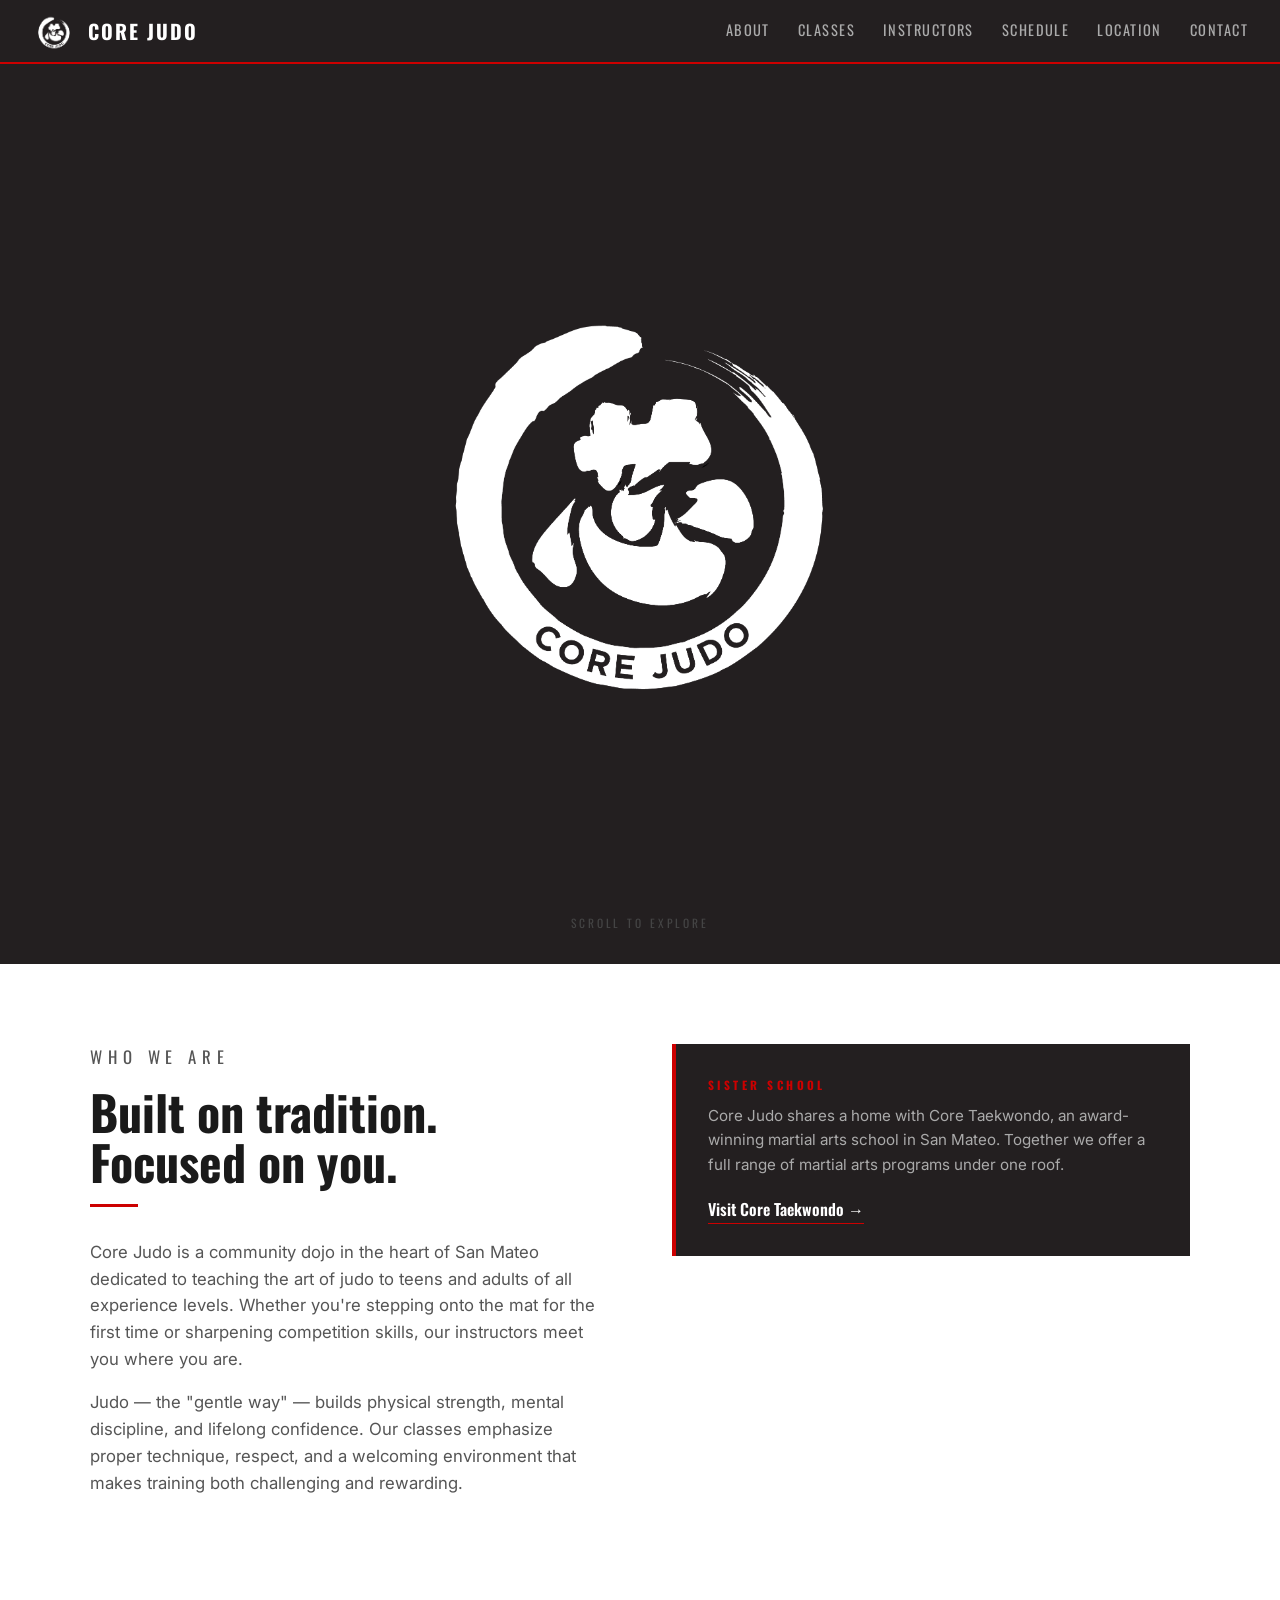
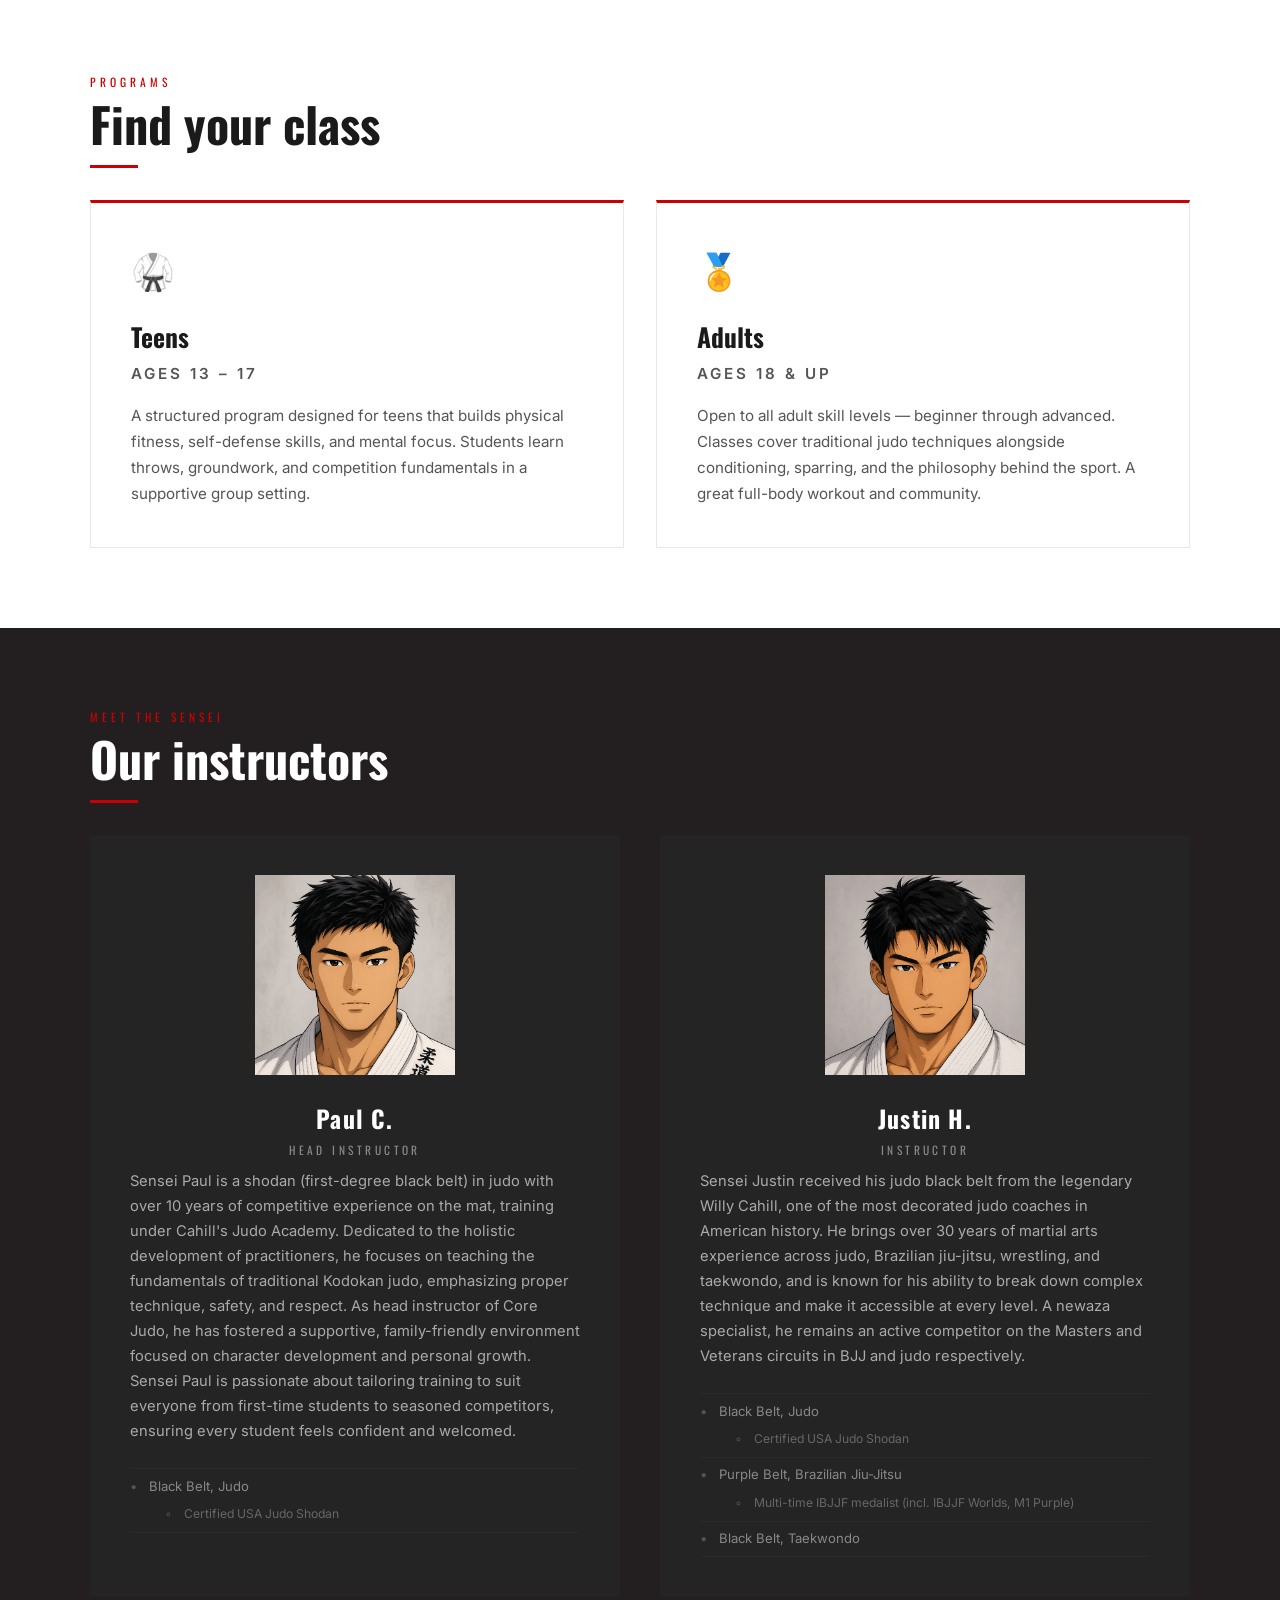
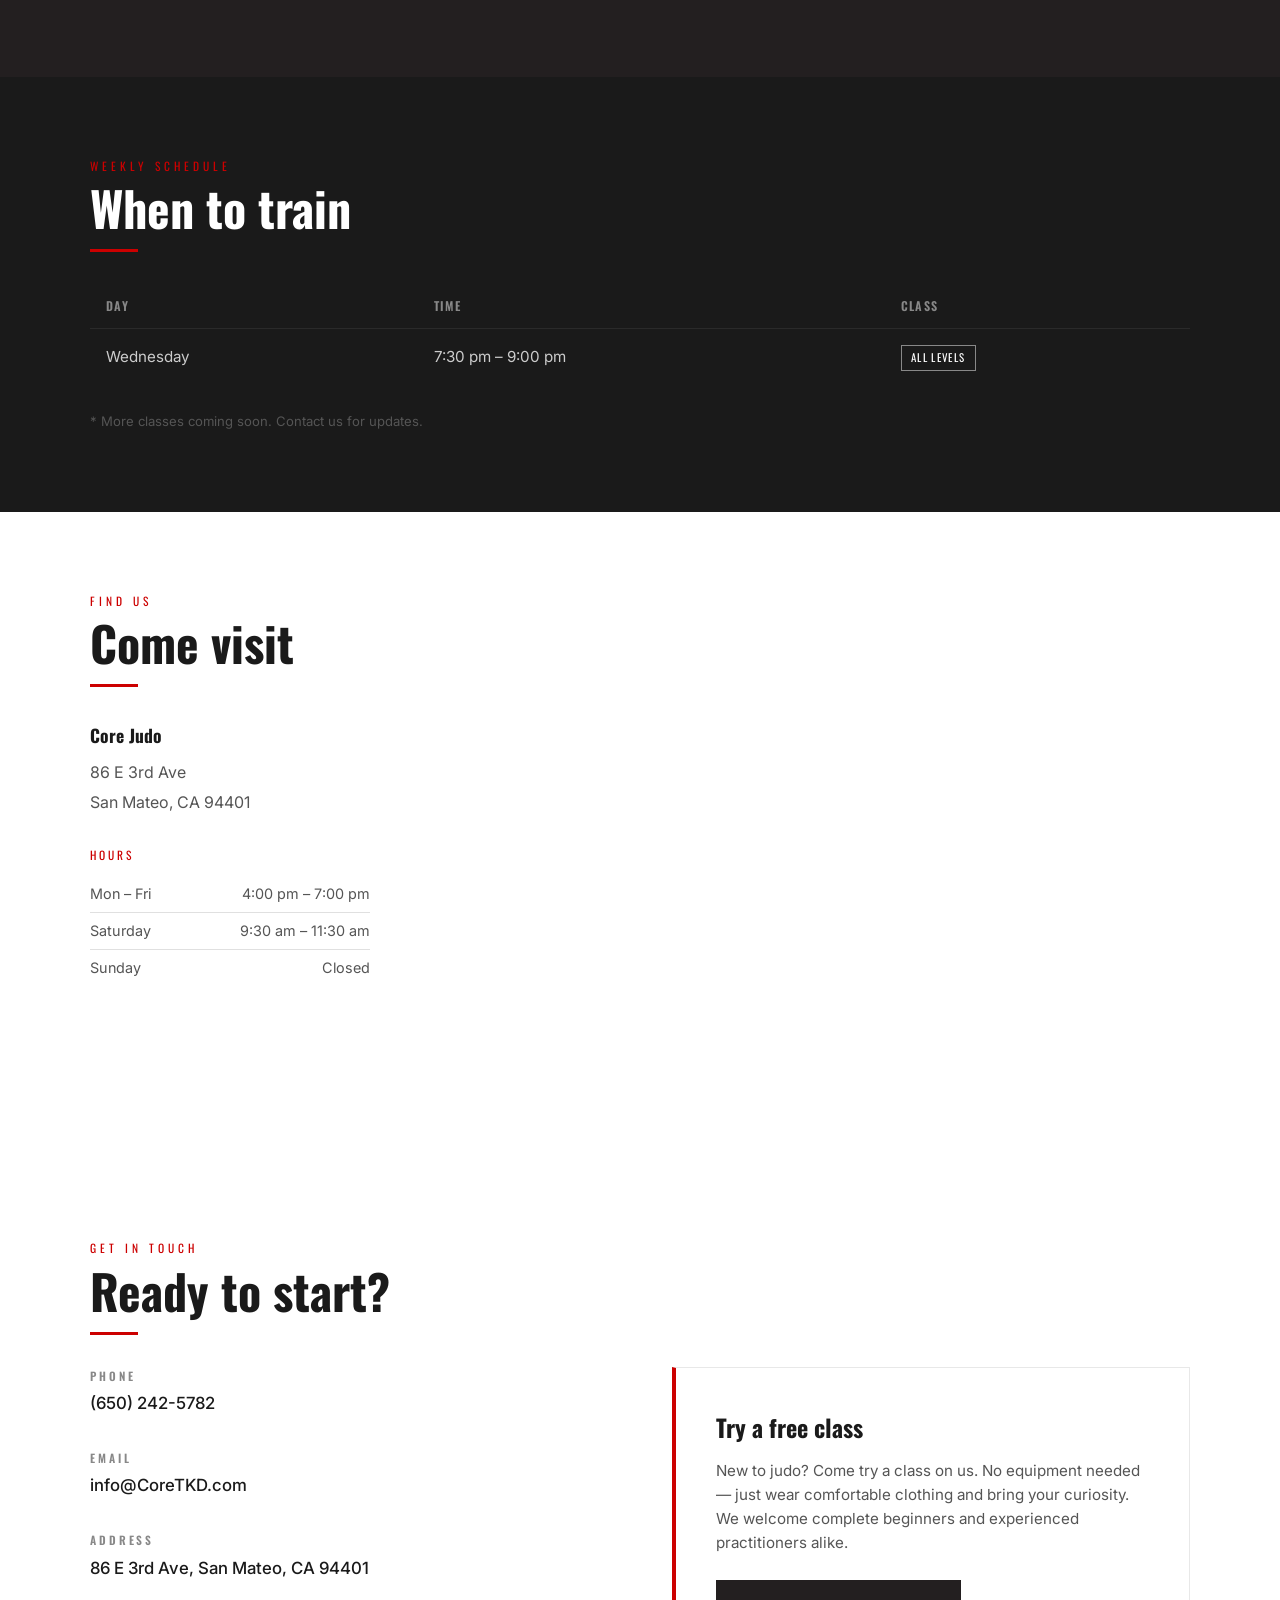
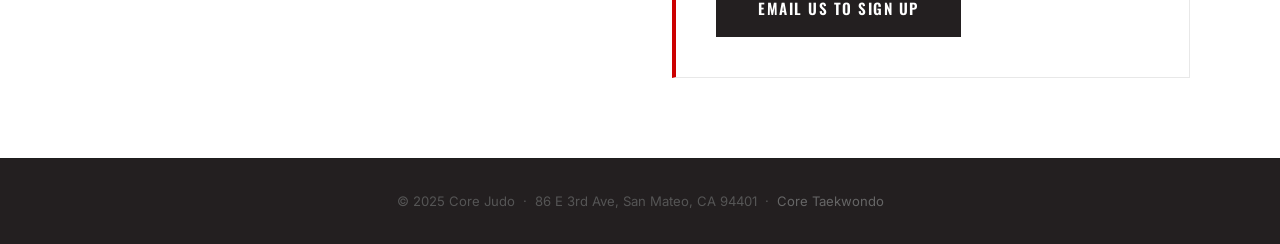
==== index.html @ 9c0d40f2 "add paul bio" ====
<!DOCTYPE html>
<html lang="en">
<head>
  <meta charset="UTF-8" />
  <meta name="viewport" content="width=device-width, initial-scale=1.0" />
  <title>Core Judo | San Mateo, CA</title>
  <meta name="description" content="Core Judo — traditional judo classes for teens and adults in San Mateo, CA. Discipline. Strength. Heart." />
  <link rel="stylesheet" href="style.css" />
  <link rel="preconnect" href="https://fonts.googleapis.com" />
  <link rel="preconnect" href="https://fonts.gstatic.com" crossorigin />
  <link href="https://fonts.googleapis.com/css2?family=Oswald:wght@400;600;700&family=Inter:wght@400;500;600&display=swap" rel="stylesheet" />
</head>
<body>

<!-- NAV -->
<nav>
  <a href="#hero" class="nav-logo">
    <div class="nav-logo-wrap">
      <img src="CORE-02.PNG" alt="Core Judo" class="nav-logo-img" />
    </div>
    <span class="logo-main">CORE JUDO</span>
  </a>
  <button class="hamburger" id="menuBtn" aria-label="Toggle menu">
    <span></span><span></span><span></span>
  </button>
  <ul class="nav-links" id="navLinks">
    <li><a href="#about">About</a></li>
    <li><a href="#classes">Classes</a></li>
    <li><a href="#instructors">Instructors</a></li>
    <li><a href="#schedule">Schedule</a></li>
    <li><a href="#location">Location</a></li>
    <li><a href="#contact">Contact</a></li>
  </ul>
</nav>

<!-- HERO -->
<section id="hero">
  <div class="hero-content">
    <div class="hero-logo-wrap">
      <img src="CORE-02.PNG" alt="Core Judo" class="hero-logo" />
    </div>
  </div>
  <p class="hero-scroll">Scroll to explore</p>
</section>

<!-- ABOUT -->
<section id="about">
  <div class="container">
    <div class="about-grid">
      <div class="about-text">
        <p class="section-label">Who We Are</p>
        <h2 class="section-title">Built on tradition.<br>Focused on you.</h2>
        <div class="section-divider"></div>
        <p>
          Core Judo is a community dojo in the heart of San Mateo dedicated to teaching the art of judo to teens and adults of all experience levels. Whether you're stepping onto the mat for the first time or sharpening competition skills, our instructors meet you where you are.
        </p>
        <p>
          Judo — the "gentle way" — builds physical strength, mental discipline, and lifelong confidence. Our classes emphasize proper technique, respect, and a welcoming environment that makes training both challenging and rewarding.
        </p>
      </div>
      <div>
        <div class="sister-card">
          <h3>Sister School</h3>
          <p>
            Core Judo shares a home with Core Taekwondo, an award-winning martial arts school in San Mateo. Together we offer a full range of martial arts programs under one roof.
          </p>
          <a href="https://coretkd.com" class="sister-link" target="_blank" rel="noopener">
            Visit Core Taekwondo &rarr;
          </a>
        </div>
      </div>
    </div>
  </div>
</section>

<!-- CLASSES -->
<section id="classes">
  <div class="container">
    <p class="section-label">Programs</p>
    <h2 class="section-title">Find your class</h2>
    <div class="section-divider"></div>
    <div class="classes-grid">

      <div class="class-card">
        <div class="class-icon">🥋</div>
        <h3>Teens</h3>
        <p class="class-age">Ages 13 – 17</p>
        <p>
          A structured program designed for teens that builds physical fitness, self-defense skills, and mental focus. Students learn throws, groundwork, and competition fundamentals in a supportive group setting.
        </p>
      </div>

      <div class="class-card">
        <div class="class-icon">🏅</div>
        <h3>Adults</h3>
        <p class="class-age">Ages 18 &amp; up</p>
        <p>
          Open to all adult skill levels — beginner through advanced. Classes cover traditional judo techniques alongside conditioning, sparring, and the philosophy behind the sport. A great full-body workout and community.
        </p>
      </div>

    </div>
  </div>
</section>

<!-- INSTRUCTORS -->
<section id="instructors">
  <div class="container">
    <p class="section-label section-label--light">Meet the Sensei</p>
    <h2 class="section-title section-title--light">Our instructors</h2>
    <div class="section-divider section-divider--light"></div>

    <div class="instructors-grid">

      <!-- Paul C. -->
      <div class="instructor-card">
        <div class="instructor-avatar">
          <img src="paul.png" alt="Paul C." />
        </div>

        <p class="instructor-name">Paul C.</p>
        <p class="instructor-title">Head Instructor</p>
        <p class="instructor-bio">
          Sensei Paul is a shodan (first-degree black belt) in judo with over 10 years of competitive experience on the mat, training under Cahill's Judo Academy. Dedicated to the holistic development of practitioners, he focuses on teaching the fundamentals of traditional Kodokan judo, emphasizing proper technique, safety, and respect. As head instructor of Core Judo, he has fostered a supportive, family-friendly environment focused on character development and personal growth. Sensei Paul is passionate about tailoring training to suit everyone from first-time students to seasoned competitors, ensuring every student feels confident and welcomed.
        </p>
        <ul class="instructor-achievements">
          <li>Black Belt, Judo
            <ul class="instructor-achievements--sub">
              <li>Certified USA Judo Shodan</li>
            </ul>
          </li>
        </ul>
      </div>

      <!-- Justin H. -->
      <div class="instructor-card">
        <div class="instructor-avatar">
          <img src="justin.png" alt="Justin H." />
        </div>

        <p class="instructor-name">Justin H.</p>
        <p class="instructor-title">Instructor</p>
        <p class="instructor-bio">
          Sensei Justin received his judo black belt from the legendary Willy Cahill, one of the most decorated judo coaches in American history. He brings over 30 years of martial arts experience across judo, Brazilian jiu-jitsu, wrestling, and taekwondo, and is known for his ability to break down complex technique and make it accessible at every level. A newaza specialist, he remains an active competitor on the Masters and Veterans circuits in BJJ and judo respectively.
        </p>
        <ul class="instructor-achievements">
          <li>Black Belt, Judo
            <ul class="instructor-achievements--sub">
              <li>Certified USA Judo Shodan</li>
            </ul>
          </li>
          <li>Purple Belt, Brazilian Jiu-Jitsu
            <ul class="instructor-achievements--sub">
              <li>Multi-time IBJJF medalist (incl. IBJJF Worlds, M1 Purple)</li>
            </ul>
          </li>
          <li>Black Belt, Taekwondo</li>
        </ul>
      </div>

    </div>
  </div>
</section>

<!-- SCHEDULE -->
<section id="schedule">
  <div class="container">
    <p class="section-label section-label--light">Weekly Schedule</p>
    <h2 class="section-title section-title--light">When to train</h2>
    <div class="section-divider section-divider--light"></div>

    <table class="schedule-table">
      <thead>
        <tr>
          <th>Day</th>
          <th>Time</th>
          <th>Class</th>
        </tr>
      </thead>
      <tbody>
        <tr>
          <td>Wednesday</td>
          <td>7:30 pm – 9:00 pm</td>
          <td><span class="tag tag-all">All Levels</span></td>
        </tr>
      </tbody>
    </table>
    <p class="schedule-note">* More classes coming soon. Contact us for updates.</p>
  </div>
</section>

<!-- LOCATION -->
<section id="location">
  <div class="container">
    <p class="section-label">Find Us</p>
    <h2 class="section-title">Come visit</h2>
    <div class="section-divider"></div>

    <div class="location-grid">
      <div class="address-block">
        <address>
          <strong>Core Judo</strong>
          86 E 3rd Ave<br />
          San Mateo, CA 94401
        </address>
        <p class="hours-title">Hours</p>
        <ul class="hours-list">
          <li><span>Mon – Fri</span><span>4:00 pm – 7:00 pm</span></li>
          <li><span>Saturday</span><span>9:30 am – 11:30 am</span></li>
          <li><span>Sunday</span><span>Closed</span></li>
        </ul>
      </div>
      <div class="map-embed">
        <iframe
          title="Core Judo location map"
          src="https://www.google.com/maps/embed?pb=!1m18!1m12!1m3!1d3163.299722!2d-122.32573!3d37.56484!2m3!1f0!2f0!3f0!3m2!1i1024!2i768!4f13.1!3m3!1m2!1s0x808f9f93d9a11a45%3A0xa5e7e5a5f5a2a2a0!2s86+E+3rd+Ave%2C+San+Mateo%2C+CA+94401!5e0!3m2!1sen!2sus!4v1714600000000"
          allowfullscreen="" loading="lazy" referrerpolicy="no-referrer-when-downgrade">
        </iframe>
      </div>
    </div>
  </div>
</section>

<!-- CONTACT -->
<section id="contact">
  <div class="container">
    <p class="section-label">Get in Touch</p>
    <h2 class="section-title">Ready to start?</h2>
    <div class="section-divider"></div>

    <div class="contact-grid">
      <div>
        <div class="contact-info-item">
          <span>Phone</span>
          <a href="tel:+16502425782">(650) 242-5782</a>
        </div>
        <div class="contact-info-item">
          <span>Email</span>
          <a href="mailto:info@CoreTKD.com">info@CoreTKD.com</a>
        </div>
        <div class="contact-info-item">
          <span>Address</span>
          <p>86 E 3rd Ave, San Mateo, CA 94401</p>
        </div>
      </div>

      <div class="contact-cta">
        <h3>Try a free class</h3>
        <p>
          New to judo? Come try a class on us. No equipment needed — just wear comfortable clothing and bring your curiosity. We welcome complete beginners and experienced practitioners alike.
        </p>
        <a href="mailto:info@CoreTKD.com" class="btn-dark">Email Us to Sign Up</a>
      </div>
    </div>
  </div>
</section>

<!-- FOOTER -->
<footer>
  <p>
    &copy; 2025 Core Judo &nbsp;·&nbsp; 86 E 3rd Ave, San Mateo, CA 94401
    &nbsp;·&nbsp;
    <a href="https://coretkd.com" target="_blank" rel="noopener">Core Taekwondo</a>
  </p>
</footer>

<script>
  const btn = document.getElementById('menuBtn');
  const nav = document.getElementById('navLinks');
  btn.addEventListener('click', () => nav.classList.toggle('open'));
  nav.querySelectorAll('a').forEach(a => a.addEventListener('click', () => nav.classList.remove('open')));
</script>

</body>
</html>
---- style.css ----
@import url('https://fonts.googleapis.com/css2?family=Oswald:wght@400;600;700&family=Inter:wght@400;500;600&display=swap');

*, *::before, *::after { box-sizing: border-box; margin: 0; padding: 0; }

:root {
  --red: #cc0000;
  --dark: #231f20;
  --dark-2: #1a1a1a;
  --dark-3: #242424;
  --gray-bg: #ffffff;
  --text: #1a1a1a;
  --white: #ffffff;
  --mid: #888888;
  --font-heading: 'Oswald', sans-serif;
  --font-body: 'Inter', sans-serif;
}

html { scroll-behavior: smooth; }
body { font-family: var(--font-body); color: var(--text); background: var(--white); line-height: 1.6; }

/* ── NAV ── */
nav {
  position: sticky;
  top: 0;
  z-index: 100;
  background: var(--dark);
  display: flex;
  align-items: center;
  justify-content: space-between;
  padding: 0 2rem;
  height: 64px;
  border-bottom: 2px solid var(--red);
}

.nav-logo {
  display: flex;
  flex-direction: row;
  align-items: center;
  text-decoration: none;
  gap: 0.75rem;
}
.nav-logo-wrap {
  width: 44px;
  height: 35px;
  overflow: hidden;
  flex-shrink: 0;
}
.nav-logo-img {
  width: 100%;
  height: auto;
  display: block;
}
.logo-main {
  font-family: var(--font-heading);
  font-size: 1.25rem;
  font-weight: 700;
  letter-spacing: 0.1em;
  color: var(--white);
}

.hero-logo-wrap {
  width: min(520px, 80vw);
  height: calc(min(520px, 80vw) * 0.8);
  overflow: hidden;
  margin: 0 auto 2.5rem;
}
.hero-logo {
  width: 100%;
  height: auto;
  display: block;
}

.nav-links {
  display: flex;
  gap: 1.75rem;
  list-style: none;
}
.nav-links a {
  color: #aaa;
  text-decoration: none;
  font-family: var(--font-heading);
  font-size: 0.9rem;
  font-weight: 400;
  letter-spacing: 0.1em;
  text-transform: uppercase;
  transition: color 0.2s;
}
.nav-links a:hover { color: var(--white); }

.hamburger {
  display: none;
  flex-direction: column;
  gap: 5px;
  cursor: pointer;
  background: none;
  border: none;
  padding: 4px;
}
.hamburger span { display: block; width: 26px; height: 2px; background: var(--white); }

/* ── HERO ── */
#hero {
  background: var(--dark);
  min-height: 100svh;
  display: flex;
  flex-direction: column;
  align-items: center;
  justify-content: center;
  text-align: center;
  padding: 4rem 2rem;
  position: relative;
}

.hero-content { position: relative; z-index: 1; max-width: 800px; }

.hero-eyebrow {
  font-family: var(--font-heading);
  font-size: 0.8rem;
  letter-spacing: 0.35em;
  text-transform: uppercase;
  color: var(--mid);
  margin-bottom: 1.25rem;
}

.hero-title {
  font-family: var(--font-heading);
  font-size: clamp(4.5rem, 10vw, 8rem);
  font-weight: 700;
  line-height: 0.9;
  letter-spacing: -0.01em;
  margin-bottom: 1.75rem;
}
.hero-title .core {
  display: block;
  color: var(--white);
  -webkit-text-stroke: 0;
}
.hero-title .school {
  display: block;
  color: var(--white);
  opacity: 0.35;
}


.btn-primary {
  display: inline-block;
  background: var(--red);
  color: var(--white);
  font-family: var(--font-heading);
  font-size: 0.95rem;
  font-weight: 600;
  letter-spacing: 0.1em;
  text-transform: uppercase;
  text-decoration: none;
  padding: 0.9rem 2.5rem;
  border: 2px solid var(--red);
  transition: background 0.2s, color 0.2s;
}
.btn-primary:hover { background: transparent; color: var(--red); }

.btn-dark {
  display: inline-block;
  background: var(--dark);
  color: var(--white);
  font-family: var(--font-heading);
  font-size: 0.95rem;
  font-weight: 600;
  letter-spacing: 0.1em;
  text-transform: uppercase;
  text-decoration: none;
  padding: 0.9rem 2.5rem;
  border: 2px solid var(--dark);
  transition: background 0.2s, color 0.2s;
}
.btn-dark:hover { background: transparent; color: var(--dark); }

.hero-scroll {
  position: absolute;
  bottom: 2rem;
  left: 50%;
  transform: translateX(-50%);
  color: #444;
  font-size: 0.72rem;
  letter-spacing: 0.25em;
  text-transform: uppercase;
  font-family: var(--font-heading);
}

/* ── SECTIONS ── */
section { padding: 5rem 2rem; }
.container { max-width: 1100px; margin: 0 auto; }

.section-label {
  font-family: var(--font-heading);
  font-size: 0.72rem;
  letter-spacing: 0.35em;
  text-transform: uppercase;
  color: var(--red);
  margin-bottom: 0.5rem;
}
.section-label--light { color: var(--red); }

.section-title {
  font-family: var(--font-heading);
  font-size: clamp(2rem, 5vw, 3rem);
  font-weight: 700;
  line-height: 1.05;
  margin-bottom: 1rem;
  color: var(--dark-2);
}
.section-title--light { color: var(--white); }

.section-divider { width: 48px; height: 3px; background: var(--red); margin-bottom: 2rem; }
.section-divider--light { background: var(--red); }

/* ── ABOUT ── */
#about { background: var(--white); }

.about-grid {
  display: grid;
  grid-template-columns: 1fr 1fr;
  gap: 4rem;
  align-items: start;
}
.about-text p { color: #555; margin-bottom: 1rem; font-size: 1.05rem; }

.sister-card {
  background: var(--dark);
  color: var(--white);
  padding: 2rem;
  border-left: 4px solid var(--red);
}
.sister-card h3 {
  font-family: var(--font-heading);
  font-size: 0.72rem;
  letter-spacing: 0.3em;
  text-transform: uppercase;
  color: var(--red);
  margin-bottom: 0.6rem;
}
.sister-card p { font-size: 0.95rem; color: #aaa; margin-bottom: 1.25rem; }
.sister-link {
  font-family: var(--font-heading);
  font-size: 1rem;
  font-weight: 600;
  color: var(--white);
  text-decoration: none;
  border-bottom: 1px solid var(--red);
  padding-bottom: 2px;
  transition: color 0.2s;
}
.sister-link:hover { color: var(--red); }

/* ── CLASSES ── */
#classes { background: var(--gray-bg); }

.classes-grid {
  display: grid;
  grid-template-columns: 1fr 1fr;
  gap: 2rem;
  margin-top: 2rem;
}
.class-card {
  background: var(--white);
  padding: 2.5rem;
  border: 1px solid #e8e8e8;
  border-top: 3px solid var(--red);
}
.class-card h3 {
  font-family: var(--font-heading);
  font-size: 1.6rem;
  font-weight: 700;
  color: var(--dark-2);
  margin-bottom: 0.3rem;
}
.class-age {
  font-size: 0.75rem;
  letter-spacing: 0.2em;
  text-transform: uppercase;
  color: var(--mid);
  font-weight: 600;
  margin-bottom: 1rem;
}
.class-card p { color: #555; font-size: 0.95rem; line-height: 1.7; }

.class-icon { font-size: 2.2rem; margin-bottom: 1rem; }

/* ── INSTRUCTORS ── */
#instructors { background: var(--dark); }

.instructors-grid {
  display: grid;
  grid-template-columns: 1fr 1fr;
  gap: 2.5rem;
  margin-top: 2rem;
}

.instructor-card {
  background: var(--dark-3);
  padding: 2.5rem;
  display: flex;
  flex-direction: column;
  align-items: center;
  text-align: center;
  gap: 0;
}

.instructor-avatar {
  width: 200px;
  height: 200px;
  margin-bottom: 1.5rem;
  overflow: hidden;
  flex-shrink: 0;
}
.instructor-avatar img {
  width: 100%;
  height: 100%;
  object-fit: cover;
  object-position: center top;
  display: block;
}

/* hero logo panel */
.hero-logo-panel {
  background: var(--white);
  display: flex;
  align-items: center;
  justify-content: center;
  padding: 2.5rem 2rem;
  max-width: 240px;
  margin: 0 auto;
}
.hero-logo-img {
  width: 160px;
  height: auto;
  display: block;
}

.instructor-name {
  font-family: var(--font-heading);
  font-size: 1.5rem;
  font-weight: 700;
  color: var(--white);
  letter-spacing: 0.05em;
  margin-bottom: 0.2rem;
}

.instructor-title {
  font-family: var(--font-heading);
  font-size: 0.72rem;
  letter-spacing: 0.3em;
  text-transform: uppercase;
  color: var(--mid);
  margin-bottom: 0.6rem;
}


.instructor-bio {
  font-size: 0.92rem;
  color: #aaa;
  line-height: 1.7;
  margin-bottom: 1.5rem;
  text-align: left;
}

.instructor-achievements {
  list-style: none;
  width: 100%;
  text-align: left;
}
.instructor-achievements li {
  font-size: 0.82rem;
  color: #888;
  padding: 0.4rem 0 0.4rem 1.2rem;
  border-bottom: 1px solid #2a2a2a;
  position: relative;
}
.instructor-achievements li::before {
  content: '•';
  color: #555;
  position: absolute;
  left: 0;
}
.instructor-achievements li:first-child { border-top: 1px solid #2a2a2a; }

.instructor-achievements--sub {
  margin-top: 0.3rem;
  padding-left: 1rem;
  list-style: none;
}
.instructor-achievements--sub li {
  font-size: 0.76rem;
  color: #666;
  border: none !important;
  padding: 0.15rem 0 0.15rem 1.2rem;
}
.instructor-achievements--sub li::before { content: '◦'; }

/* ── SCHEDULE ── */
#schedule { background: var(--dark-2); }

.schedule-table {
  width: 100%;
  border-collapse: collapse;
  margin-top: 2rem;
  font-size: 0.95rem;
}
.schedule-table th {
  font-family: var(--font-heading);
  font-weight: 600;
  letter-spacing: 0.12em;
  text-transform: uppercase;
  color: var(--mid);
  text-align: left;
  padding: 0.75rem 1rem;
  border-bottom: 1px solid #2a2a2a;
  font-size: 0.76rem;
}
.schedule-table td {
  padding: 1rem;
  color: #ccc;
  border-bottom: 1px solid #222;
}
.schedule-table tr:last-child td { border-bottom: none; }
.schedule-table tr:hover td { background: #1e1e1e; }

.tag {
  display: inline-block;
  font-size: 0.68rem;
  font-family: var(--font-heading);
  letter-spacing: 0.12em;
  text-transform: uppercase;
  padding: 0.2rem 0.6rem;
  border: 1px solid;
}
.tag-teens  { color: #ccc; border-color: #555; }
.tag-adults { color: #aaa; border-color: #444; }
.tag-all    { color: #fff; border-color: #888; }

.schedule-note { margin-top: 1.5rem; color: #555; font-size: 0.82rem; }

/* ── LOCATION ── */
#location { background: var(--gray-bg); }

.location-grid {
  display: grid;
  grid-template-columns: 1fr 1.6fr;
  gap: 3rem;
  align-items: start;
  margin-top: 2rem;
}
.address-block address {
  font-style: normal;
  color: #555;
  line-height: 1.9;
  font-size: 1rem;
  margin-bottom: 1.75rem;
}
.address-block address strong {
  display: block;
  font-family: var(--font-heading);
  font-size: 1.1rem;
  color: var(--dark-2);
  margin-bottom: 0.25rem;
}
.hours-title {
  font-family: var(--font-heading);
  font-size: 0.72rem;
  letter-spacing: 0.25em;
  text-transform: uppercase;
  color: var(--red);
  margin-bottom: 0.75rem;
}
.hours-list { list-style: none; color: #555; font-size: 0.9rem; }
.hours-list li {
  display: flex;
  justify-content: space-between;
  padding: 0.4rem 0;
  border-bottom: 1px solid #e0e0e0;
  max-width: 280px;
}
.hours-list li:last-child { border-bottom: none; }
.map-embed iframe { width: 100%; height: 360px; border: none; display: block; }

/* ── CONTACT ── */
#contact { background: var(--white); }

.contact-grid {
  display: grid;
  grid-template-columns: 1fr 1fr;
  gap: 4rem;
  margin-top: 2rem;
}
.contact-info-item {
  display: flex;
  flex-direction: column;
  margin-bottom: 2rem;
}
.contact-info-item span {
  font-size: 0.72rem;
  letter-spacing: 0.25em;
  text-transform: uppercase;
  color: var(--mid);
  font-family: var(--font-heading);
  font-weight: 600;
  margin-bottom: 0.3rem;
}
.contact-info-item a,
.contact-info-item p { font-size: 1.05rem; color: var(--dark-2); text-decoration: none; font-weight: 500; }
.contact-info-item a:hover { text-decoration: underline; }

.contact-cta {
  background: var(--white);
  padding: 2.5rem;
  border-left: 4px solid var(--red);
  border-top: 1px solid #e8e8e8;
  border-right: 1px solid #e8e8e8;
  border-bottom: 1px solid #e8e8e8;
}
.contact-cta h3 {
  font-family: var(--font-heading);
  font-size: 1.5rem;
  color: var(--dark-2);
  margin-bottom: 0.75rem;
}
.contact-cta p { color: #555; margin-bottom: 1.5rem; font-size: 0.95rem; }

/* ── FOOTER ── */
footer {
  background: var(--dark);
  padding: 2rem;
  text-align: center;
  border-top: 1px solid #1e1e1e;
}
footer p { color: #555; font-size: 0.82rem; }
footer a { color: #666; text-decoration: none; }
footer a:hover { color: #aaa; }

/* ── RESPONSIVE ── */
@media (max-width: 900px) {
  .about-grid,
  .classes-grid,
  .instructors-grid,
  .location-grid,
  .contact-grid { grid-template-columns: 1fr; gap: 2rem; }
}

@media (max-width: 768px) {
  .nav-links {
    display: none;
    position: absolute;
    top: 64px;
    left: 0; right: 0;
    background: var(--dark);
    flex-direction: column;
    padding: 1rem 2rem 1.5rem;
    gap: 1rem;
    border-bottom: 1px solid #222;
  }
  .nav-links.open { display: flex; }
  .hamburger { display: flex; }
  section { padding: 3.5rem 1.5rem; }
  .schedule-table td,
  .schedule-table th { padding: 0.75rem 0.5rem; font-size: 0.82rem; }
  .instructor-card { padding: 1.75rem; }
}
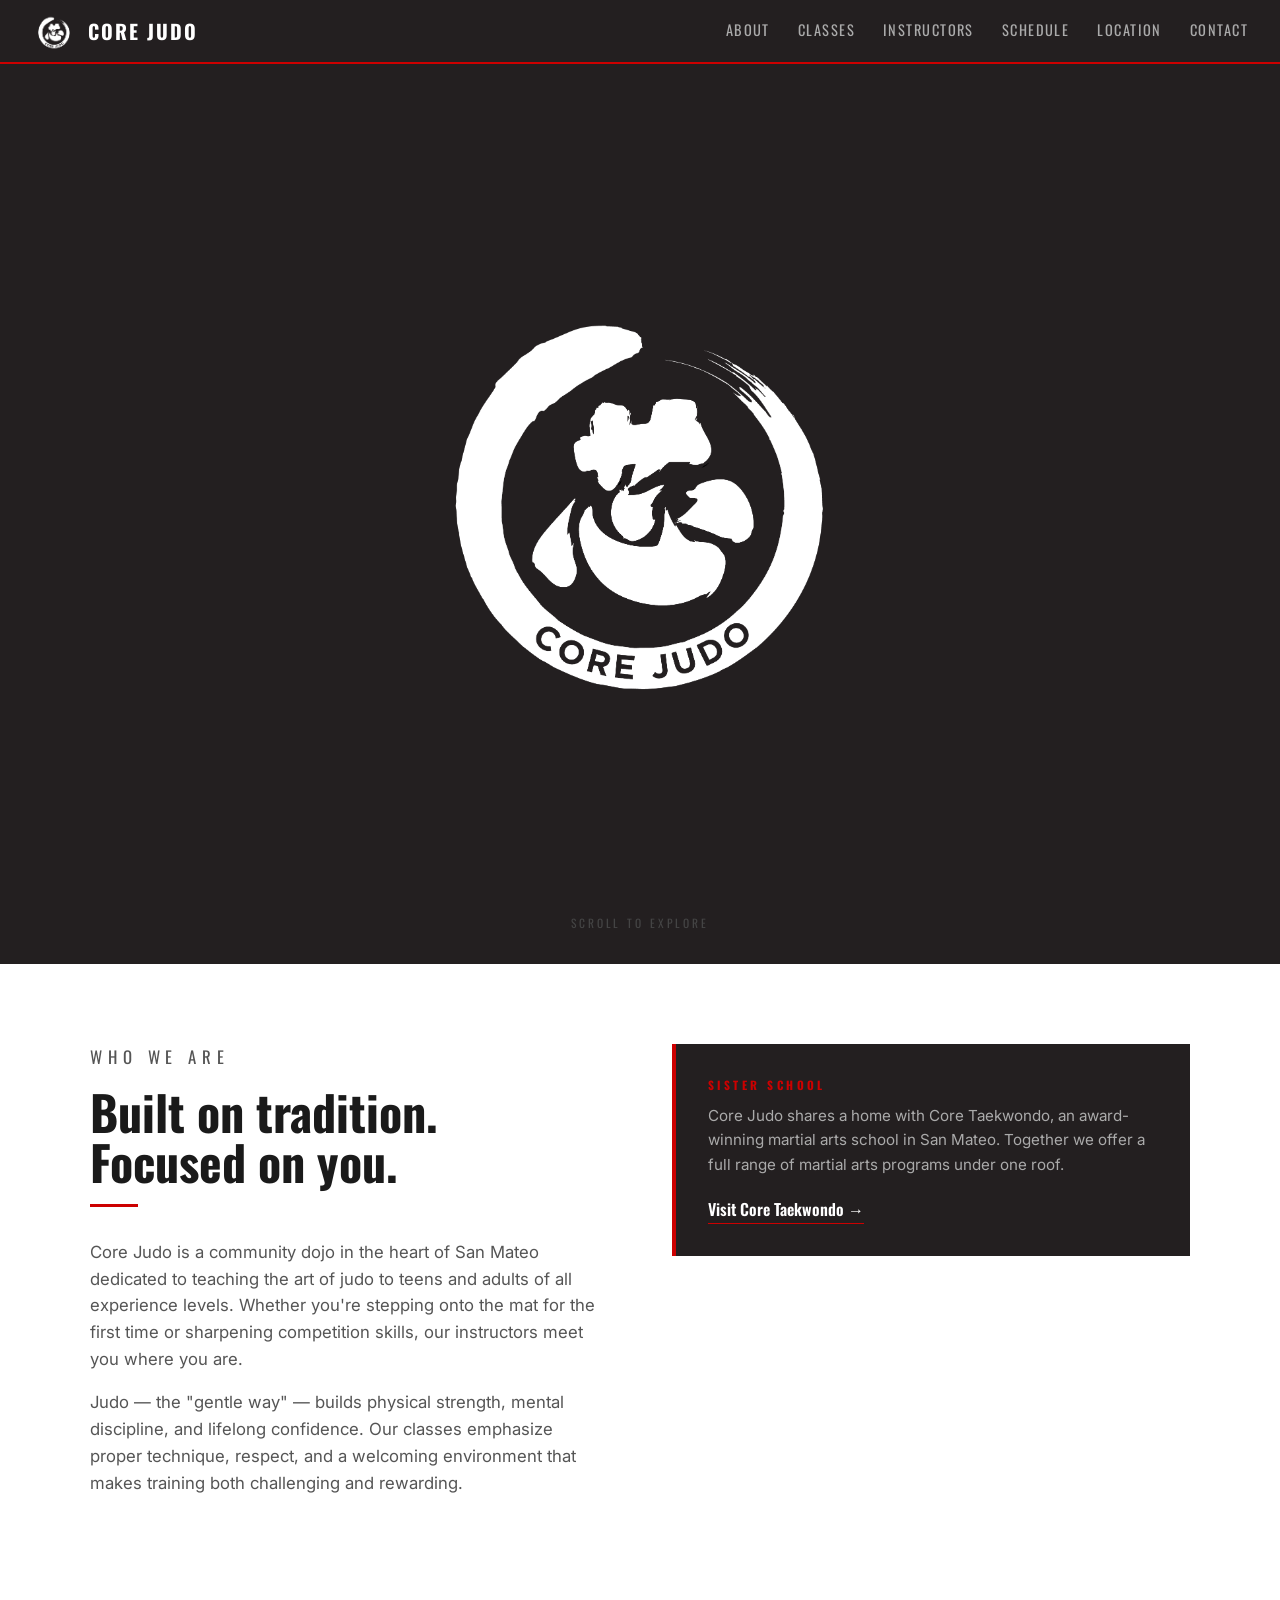
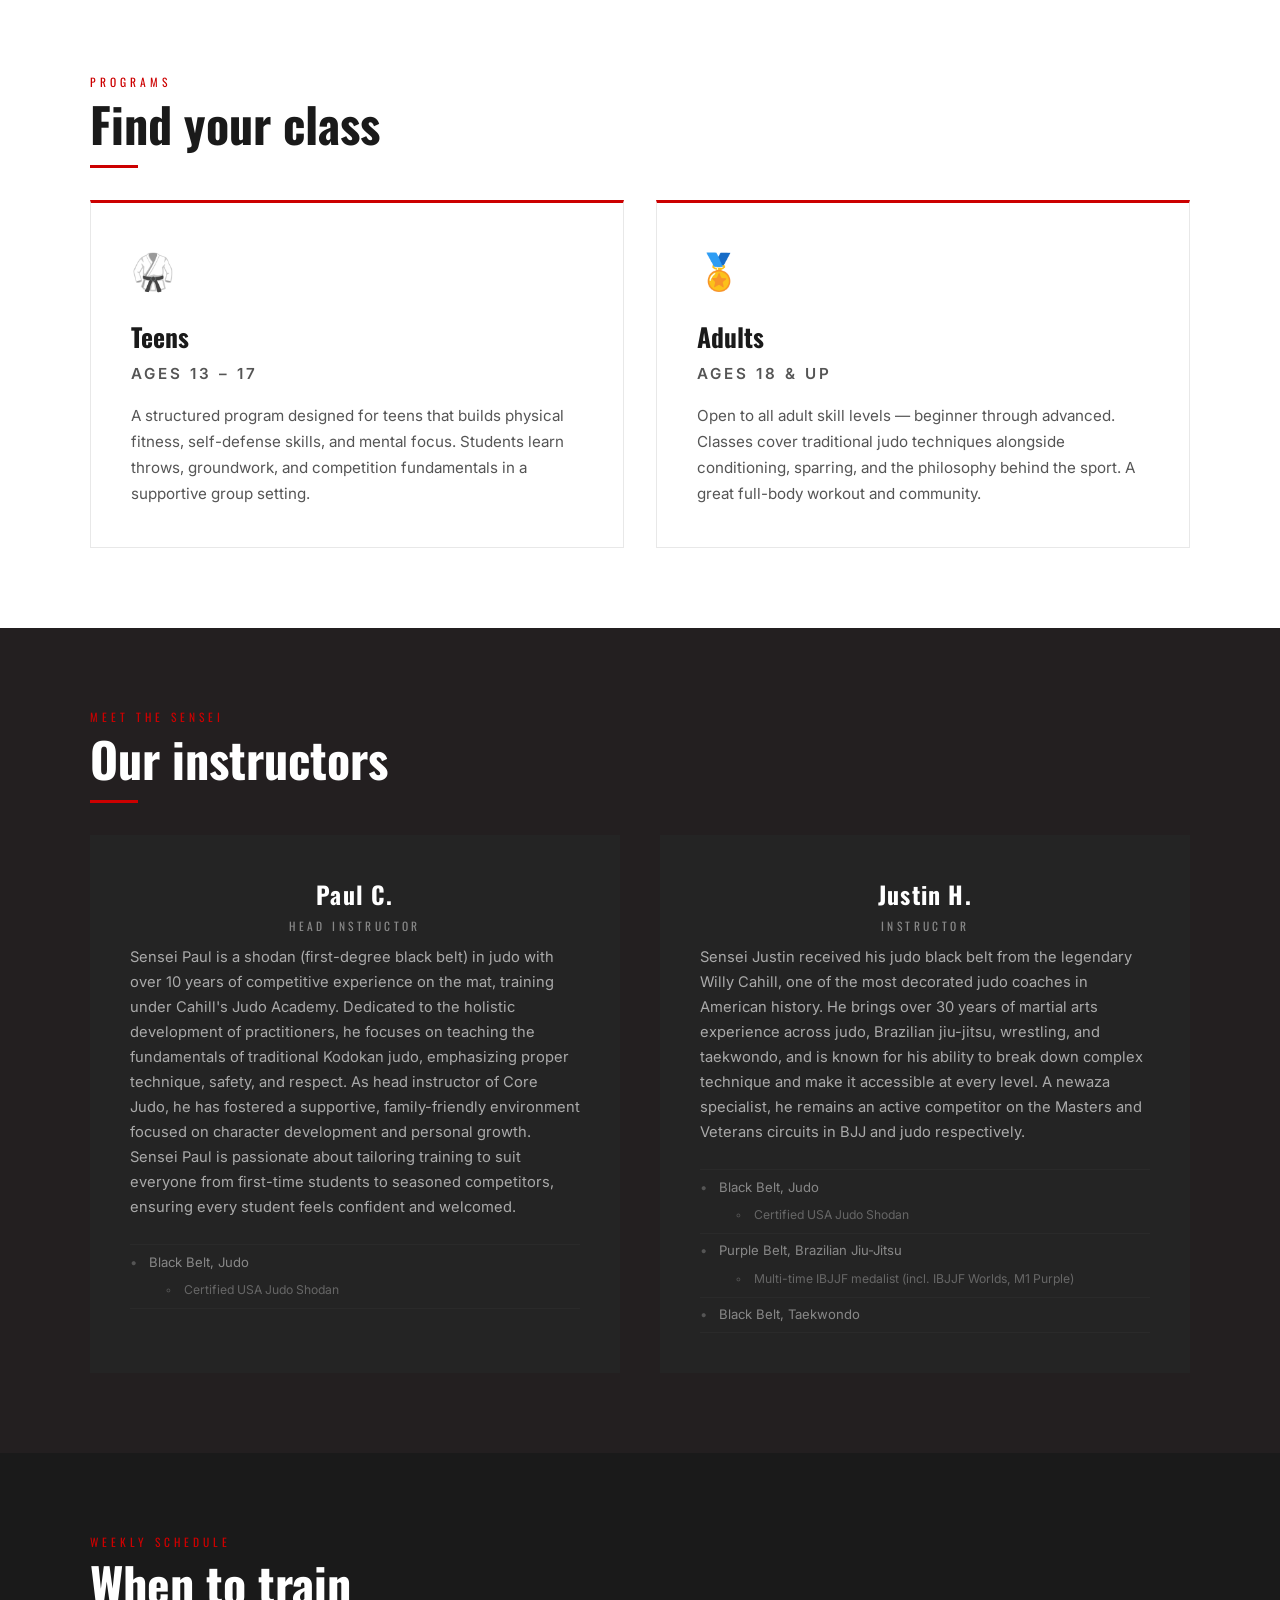
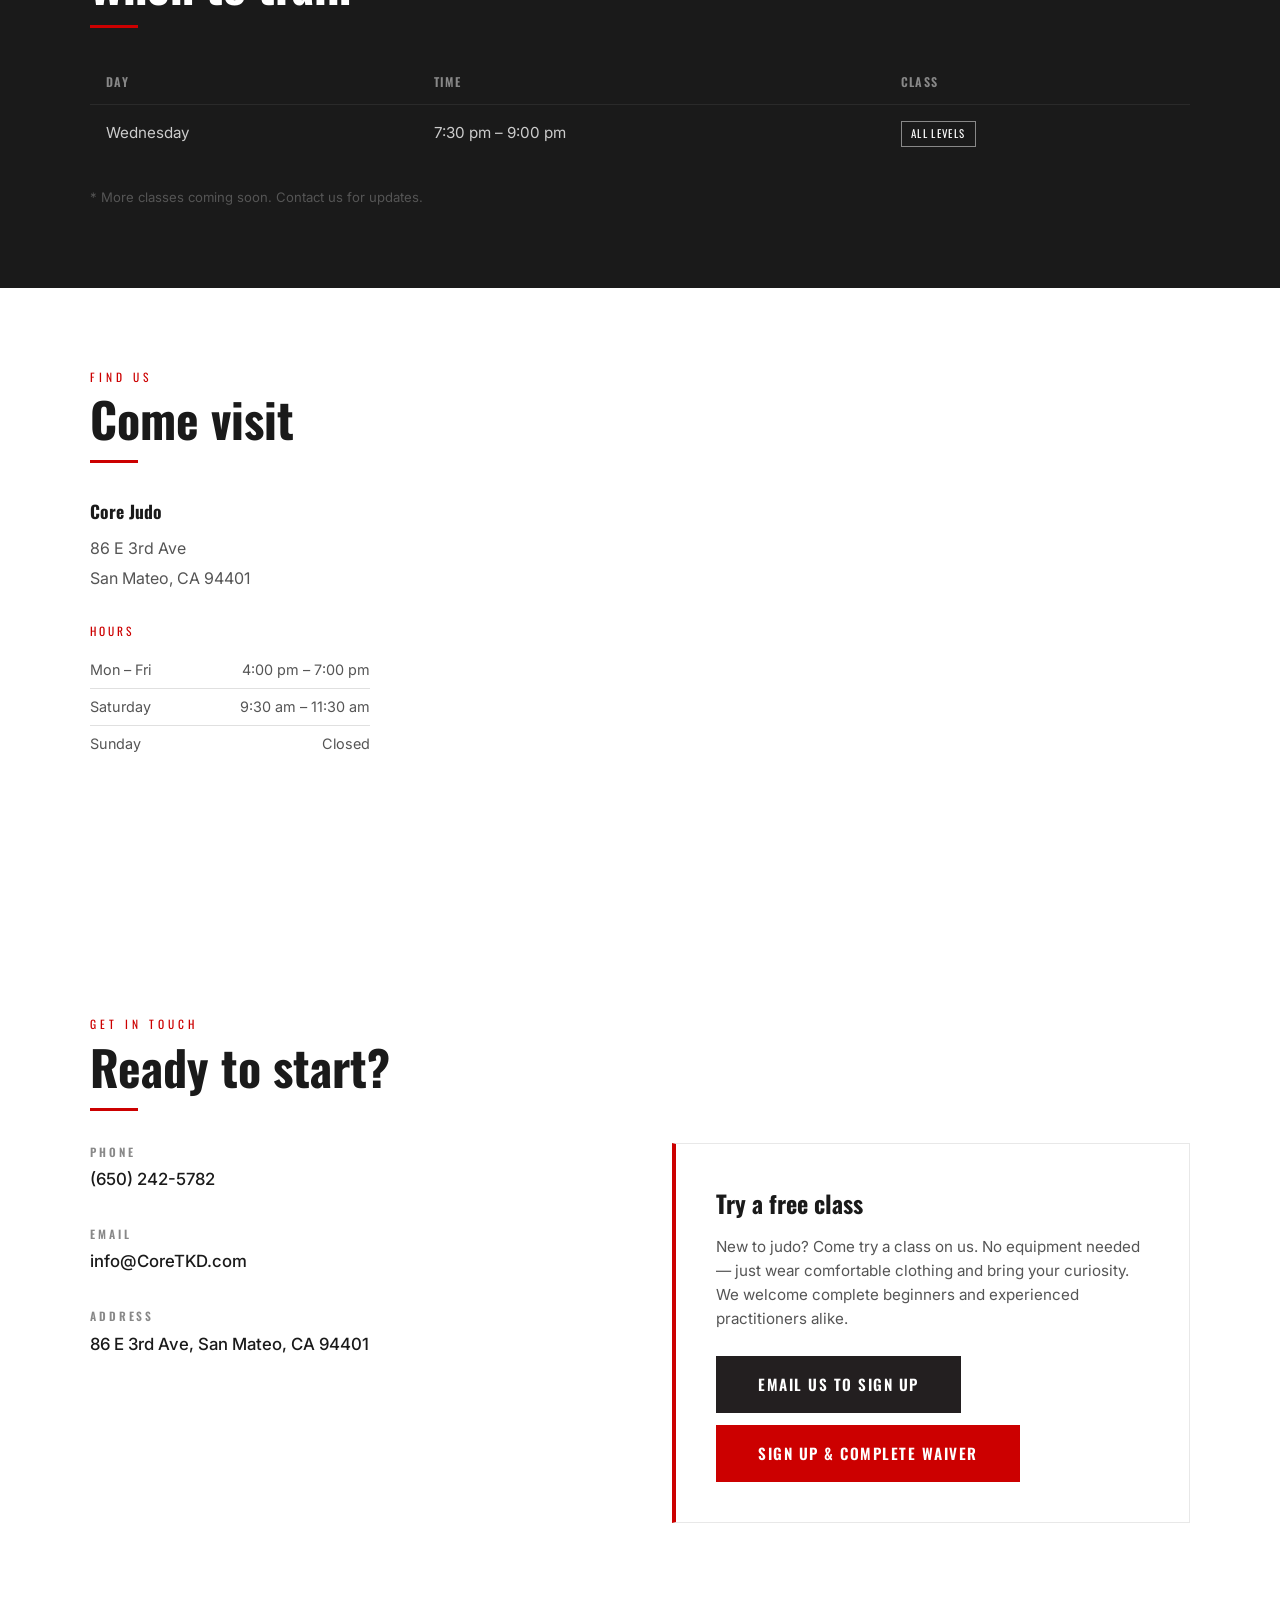
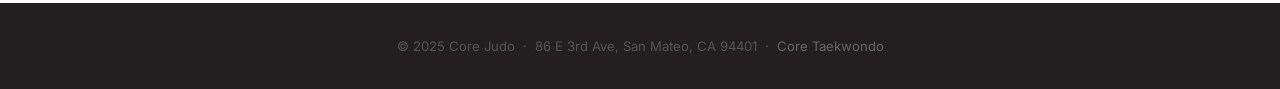
==== commit 868343aa: "add waiver link + image subdirectory" ====
--- a/index.html
+++ b/index.html
@@ -16,7 +16,7 @@
 <nav>
   <a href="#hero" class="nav-logo">
     <div class="nav-logo-wrap">
-      <img src="CORE-02.PNG" alt="Core Judo" class="nav-logo-img" />
+      <img src="images/CORE-02.PNG" alt="Core Judo" class="nav-logo-img" />
     </div>
     <span class="logo-main">CORE JUDO</span>
   </a>
@@ -37,7 +37,7 @@
 <section id="hero">
   <div class="hero-content">
     <div class="hero-logo-wrap">
-      <img src="CORE-02.PNG" alt="Core Judo" class="hero-logo" />
+      <img src="images/CORE-02.PNG" alt="Core Judo" class="hero-logo" />
     </div>
   </div>
   <p class="hero-scroll">Scroll to explore</p>
@@ -114,10 +114,6 @@
 
       <!-- Paul C. -->
       <div class="instructor-card">
-        <div class="instructor-avatar">
-          <img src="paul.png" alt="Paul C." />
-        </div>
-
         <p class="instructor-name">Paul C.</p>
         <p class="instructor-title">Head Instructor</p>
         <p class="instructor-bio">
@@ -134,10 +130,6 @@
 
       <!-- Justin H. -->
       <div class="instructor-card">
-        <div class="instructor-avatar">
-          <img src="justin.png" alt="Justin H." />
-        </div>
-
         <p class="instructor-name">Justin H.</p>
         <p class="instructor-title">Instructor</p>
         <p class="instructor-bio">
@@ -250,6 +242,7 @@
           New to judo? Come try a class on us. No equipment needed — just wear comfortable clothing and bring your curiosity. We welcome complete beginners and experienced practitioners alike.
         </p>
         <a href="mailto:info@CoreTKD.com" class="btn-dark">Email Us to Sign Up</a>
+        <a href="https://coretaekwondo.gymdesk.com/signup/" class="btn-primary" target="_blank" rel="noopener" style="margin-top:0.75rem;">Sign Up &amp; Complete Waiver</a>
       </div>
     </div>
   </div>
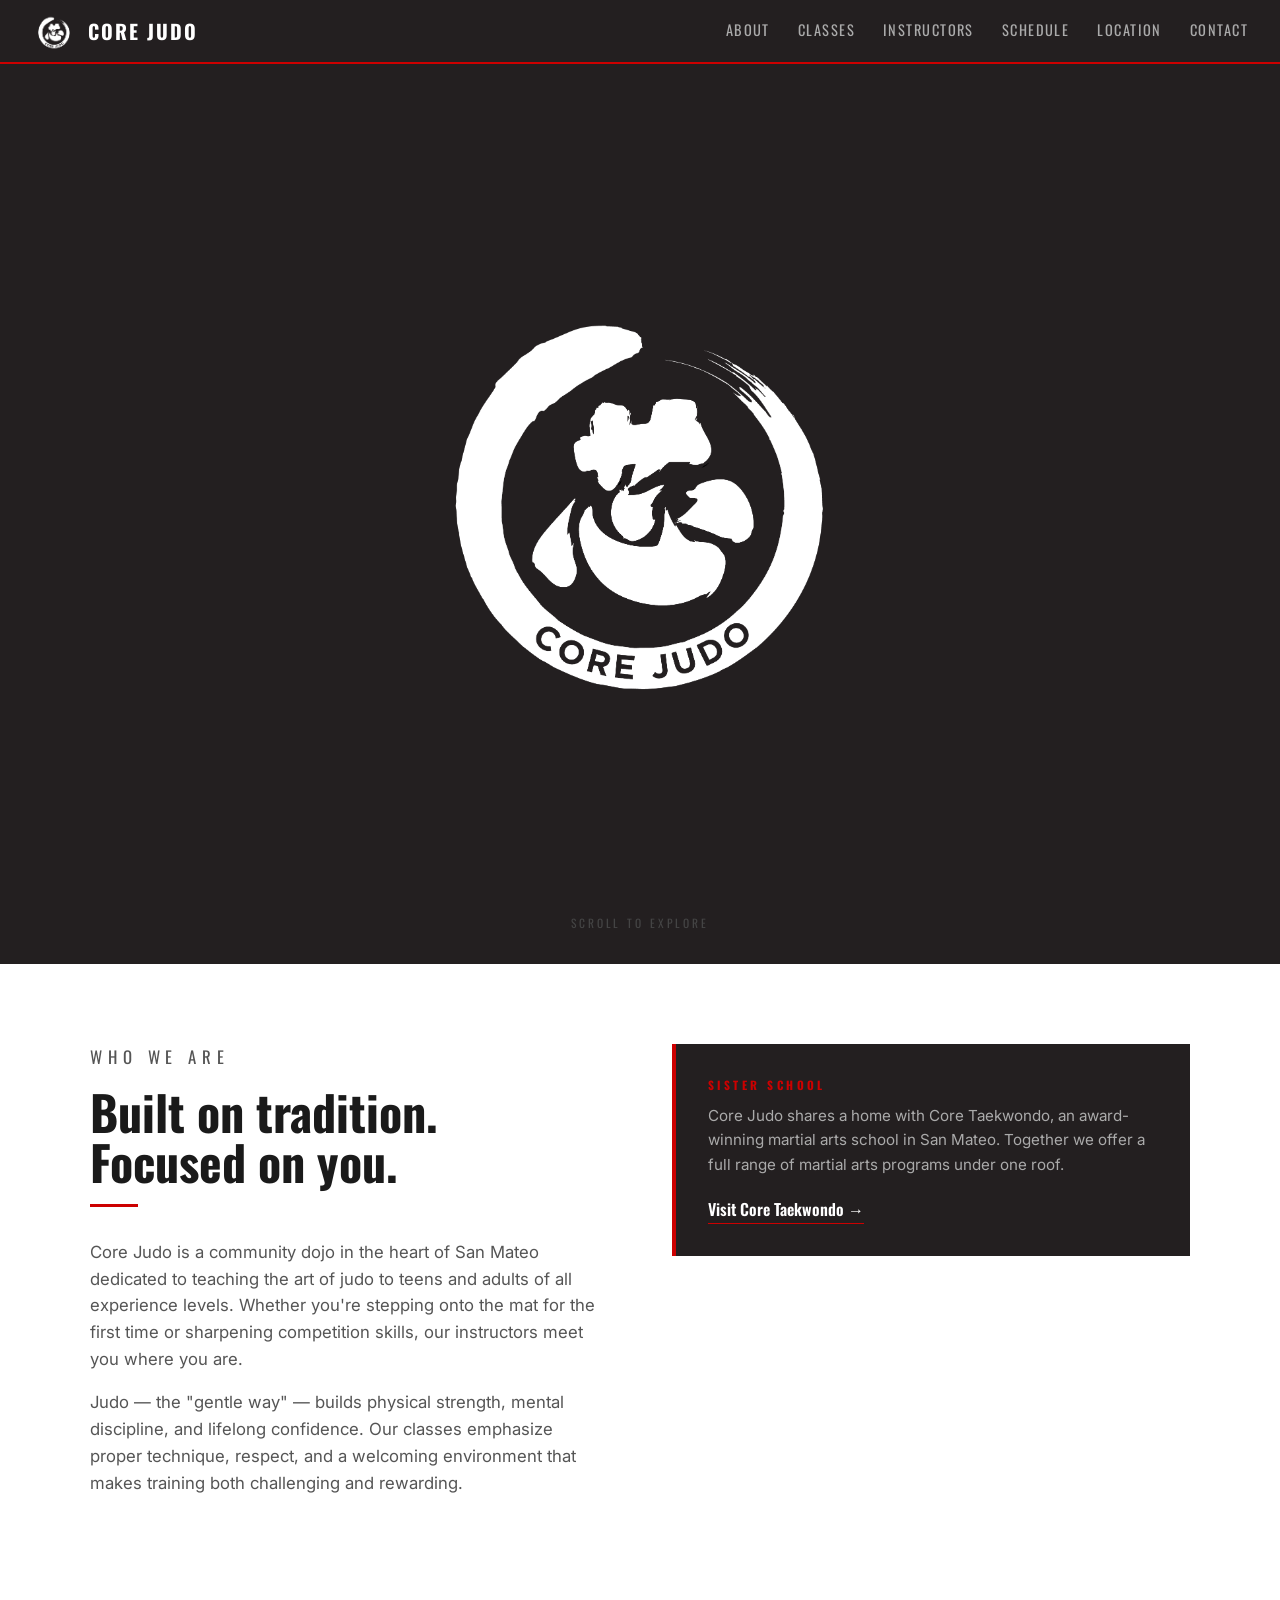
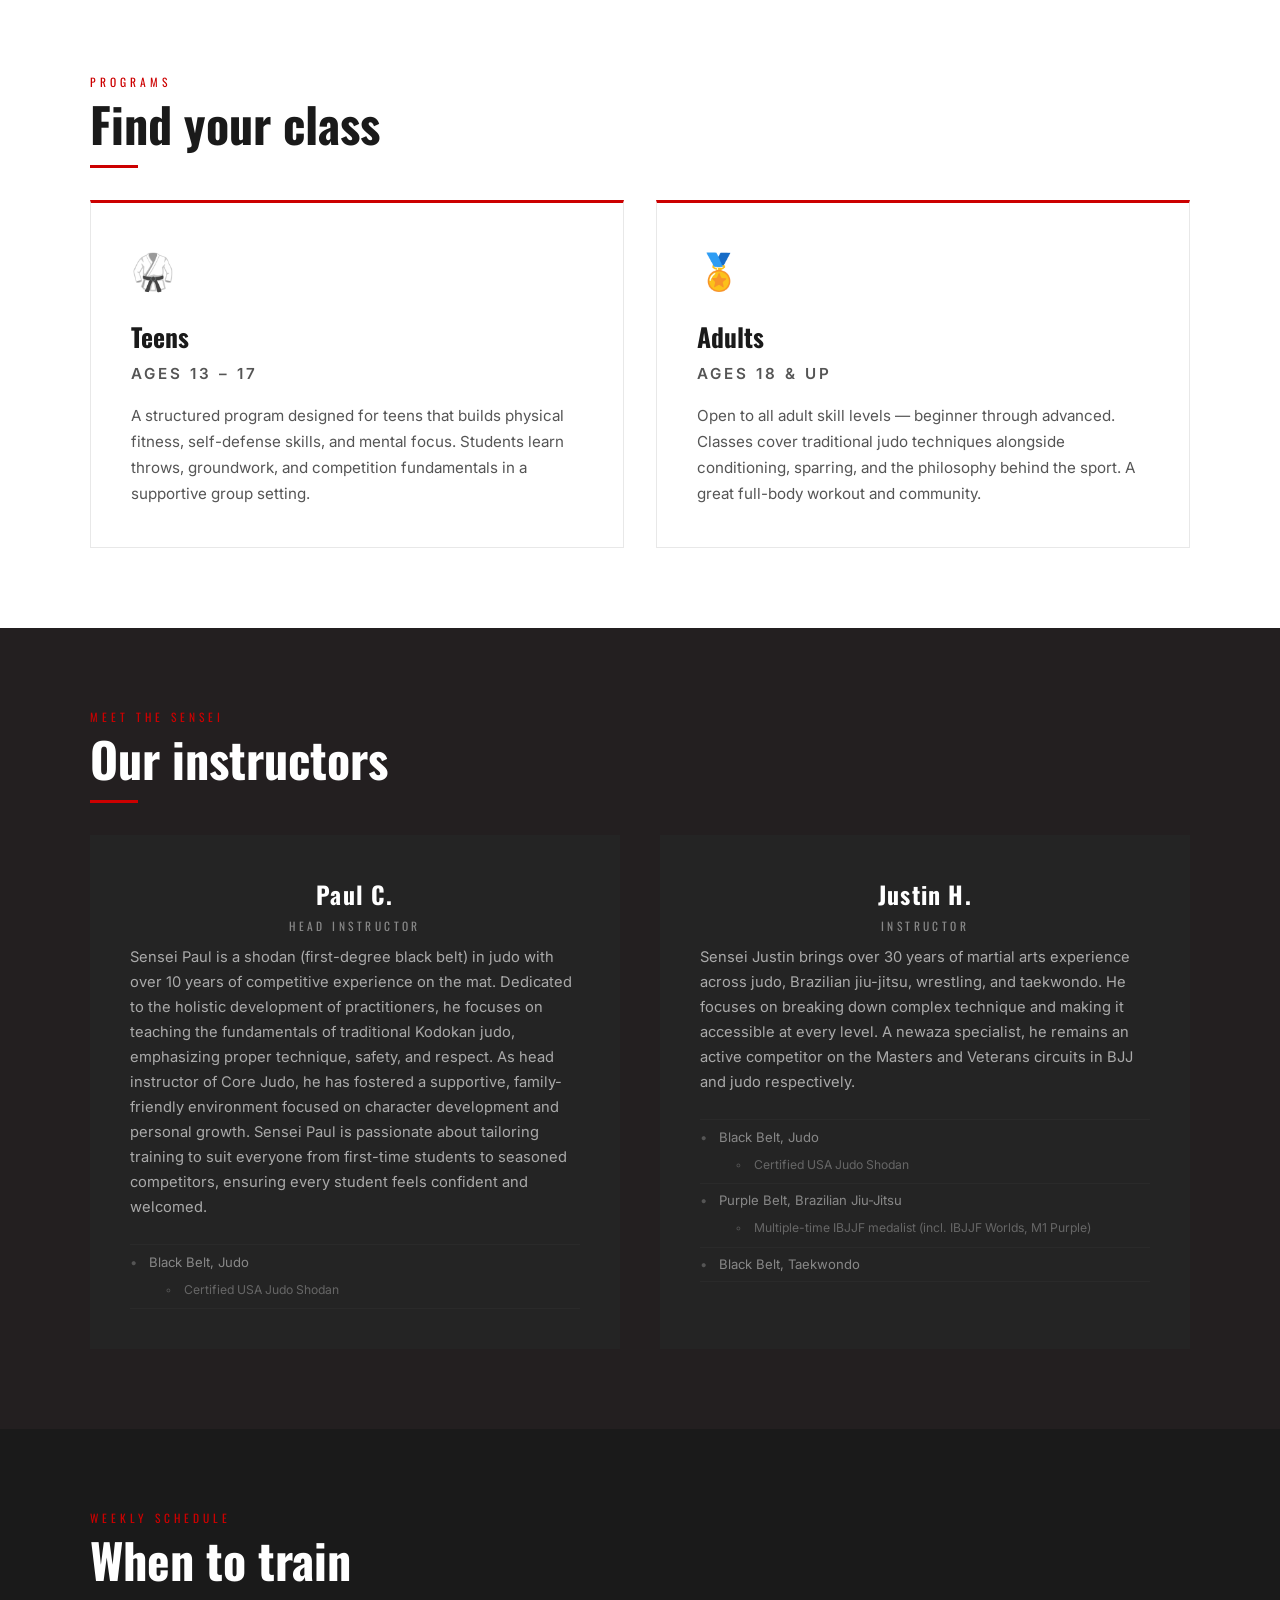
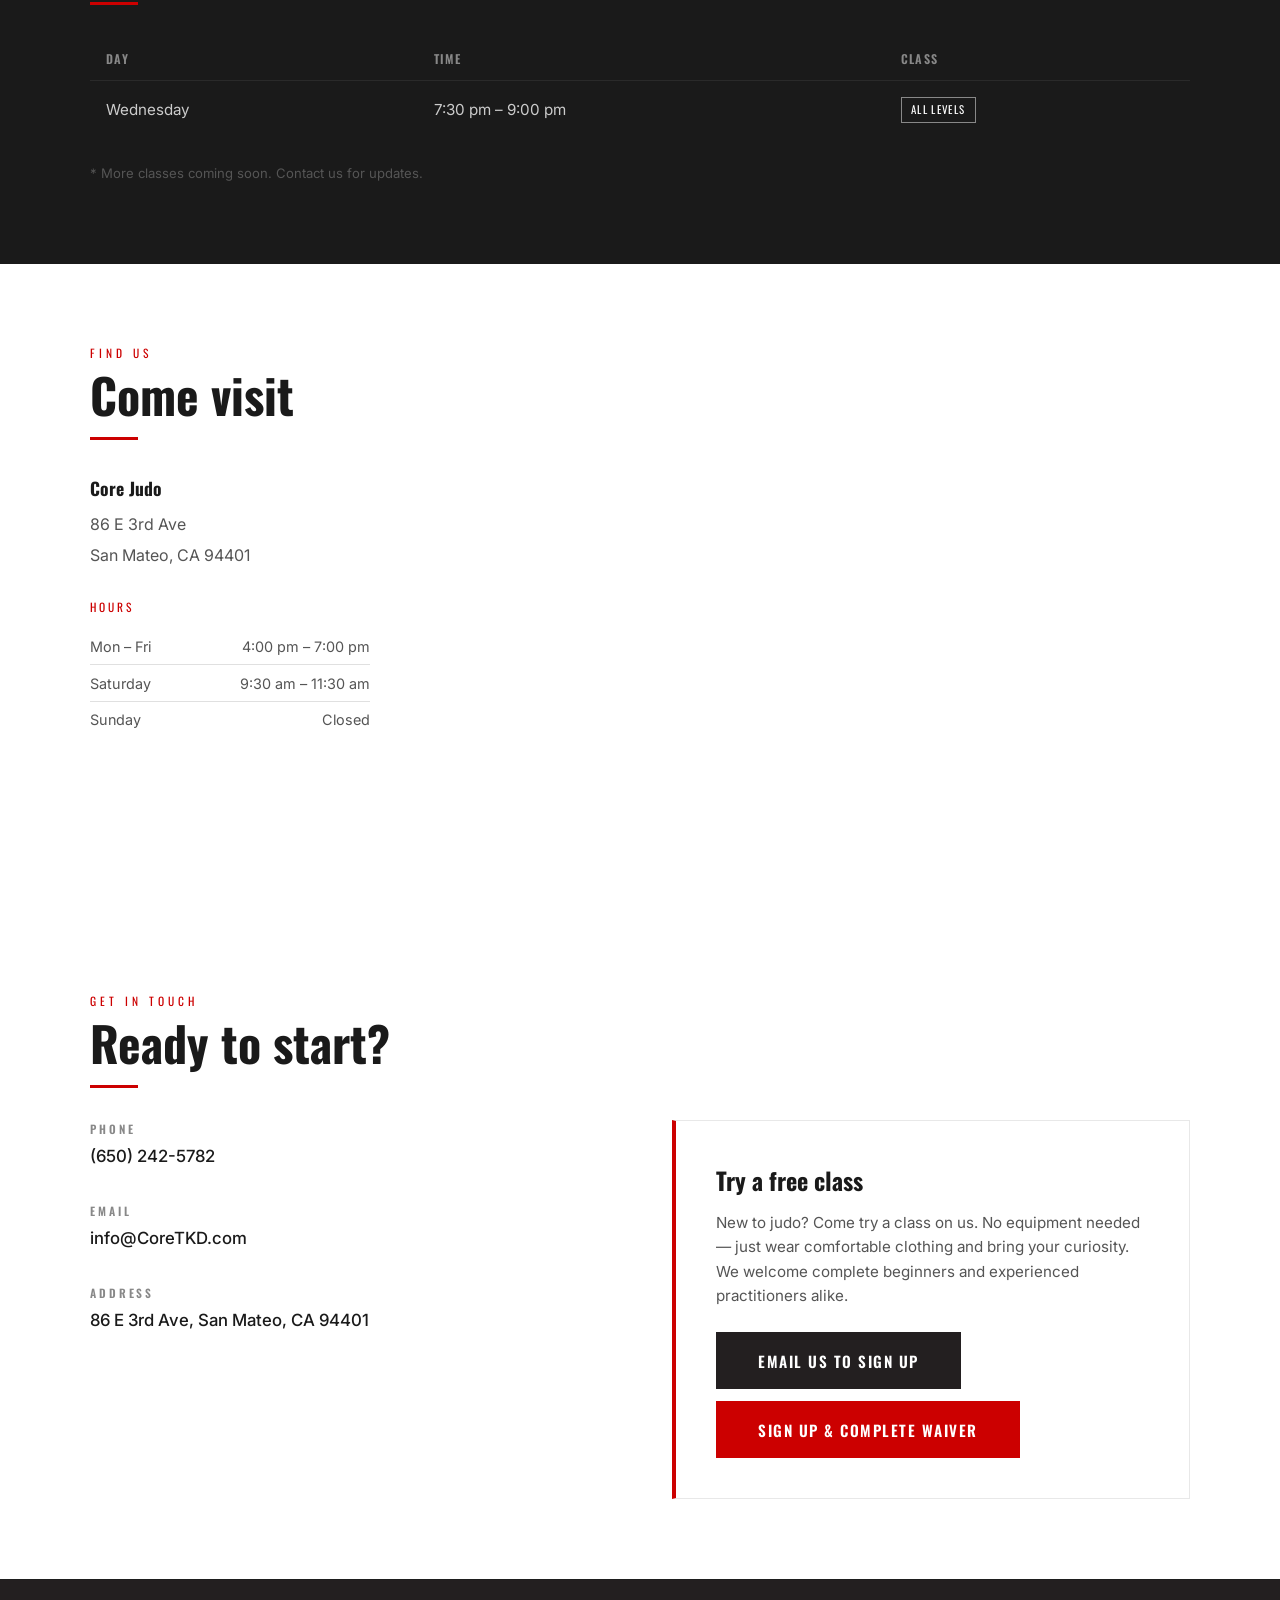
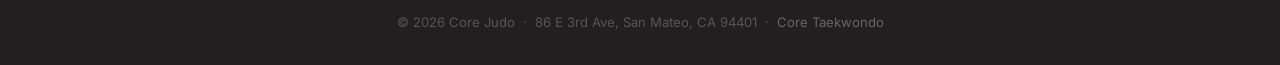
==== commit ee3f4710: "edit instructor bios" ====
--- a/index.html
+++ b/index.html
@@ -117,7 +117,7 @@
         <p class="instructor-name">Paul C.</p>
         <p class="instructor-title">Head Instructor</p>
         <p class="instructor-bio">
-          Sensei Paul is a shodan (first-degree black belt) in judo with over 10 years of competitive experience on the mat, training under Cahill's Judo Academy. Dedicated to the holistic development of practitioners, he focuses on teaching the fundamentals of traditional Kodokan judo, emphasizing proper technique, safety, and respect. As head instructor of Core Judo, he has fostered a supportive, family-friendly environment focused on character development and personal growth. Sensei Paul is passionate about tailoring training to suit everyone from first-time students to seasoned competitors, ensuring every student feels confident and welcomed.
+          Sensei Paul is a shodan (first-degree black belt) in judo with over 10 years of competitive experience on the mat. Dedicated to the holistic development of practitioners, he focuses on teaching the fundamentals of traditional Kodokan judo, emphasizing proper technique, safety, and respect. As head instructor of Core Judo, he has fostered a supportive, family-friendly environment focused on character development and personal growth. Sensei Paul is passionate about tailoring training to suit everyone from first-time students to seasoned competitors, ensuring every student feels confident and welcomed.
         </p>
         <ul class="instructor-achievements">
           <li>Black Belt, Judo
@@ -133,7 +133,7 @@
         <p class="instructor-name">Justin H.</p>
         <p class="instructor-title">Instructor</p>
         <p class="instructor-bio">
-          Sensei Justin received his judo black belt from the legendary Willy Cahill, one of the most decorated judo coaches in American history. He brings over 30 years of martial arts experience across judo, Brazilian jiu-jitsu, wrestling, and taekwondo, and is known for his ability to break down complex technique and make it accessible at every level. A newaza specialist, he remains an active competitor on the Masters and Veterans circuits in BJJ and judo respectively.
+          Sensei Justin brings over 30 years of martial arts experience across judo, Brazilian jiu-jitsu, wrestling, and taekwondo. He focuses on breaking down complex technique and making it accessible at every level. A newaza specialist, he remains an active competitor on the Masters and Veterans circuits in BJJ and judo respectively.
         </p>
         <ul class="instructor-achievements">
           <li>Black Belt, Judo
@@ -143,7 +143,7 @@
           </li>
           <li>Purple Belt, Brazilian Jiu-Jitsu
             <ul class="instructor-achievements--sub">
-              <li>Multi-time IBJJF medalist (incl. IBJJF Worlds, M1 Purple)</li>
+              <li>Multiple-time IBJJF medalist (incl. IBJJF Worlds, M1 Purple)</li>
             </ul>
           </li>
           <li>Black Belt, Taekwondo</li>
@@ -251,7 +251,7 @@
 <!-- FOOTER -->
 <footer>
   <p>
-    &copy; 2025 Core Judo &nbsp;·&nbsp; 86 E 3rd Ave, San Mateo, CA 94401
+    &copy; 2026 Core Judo &nbsp;·&nbsp; 86 E 3rd Ave, San Mateo, CA 94401
     &nbsp;·&nbsp;
     <a href="https://coretkd.com" target="_blank" rel="noopener">Core Taekwondo</a>
   </p>
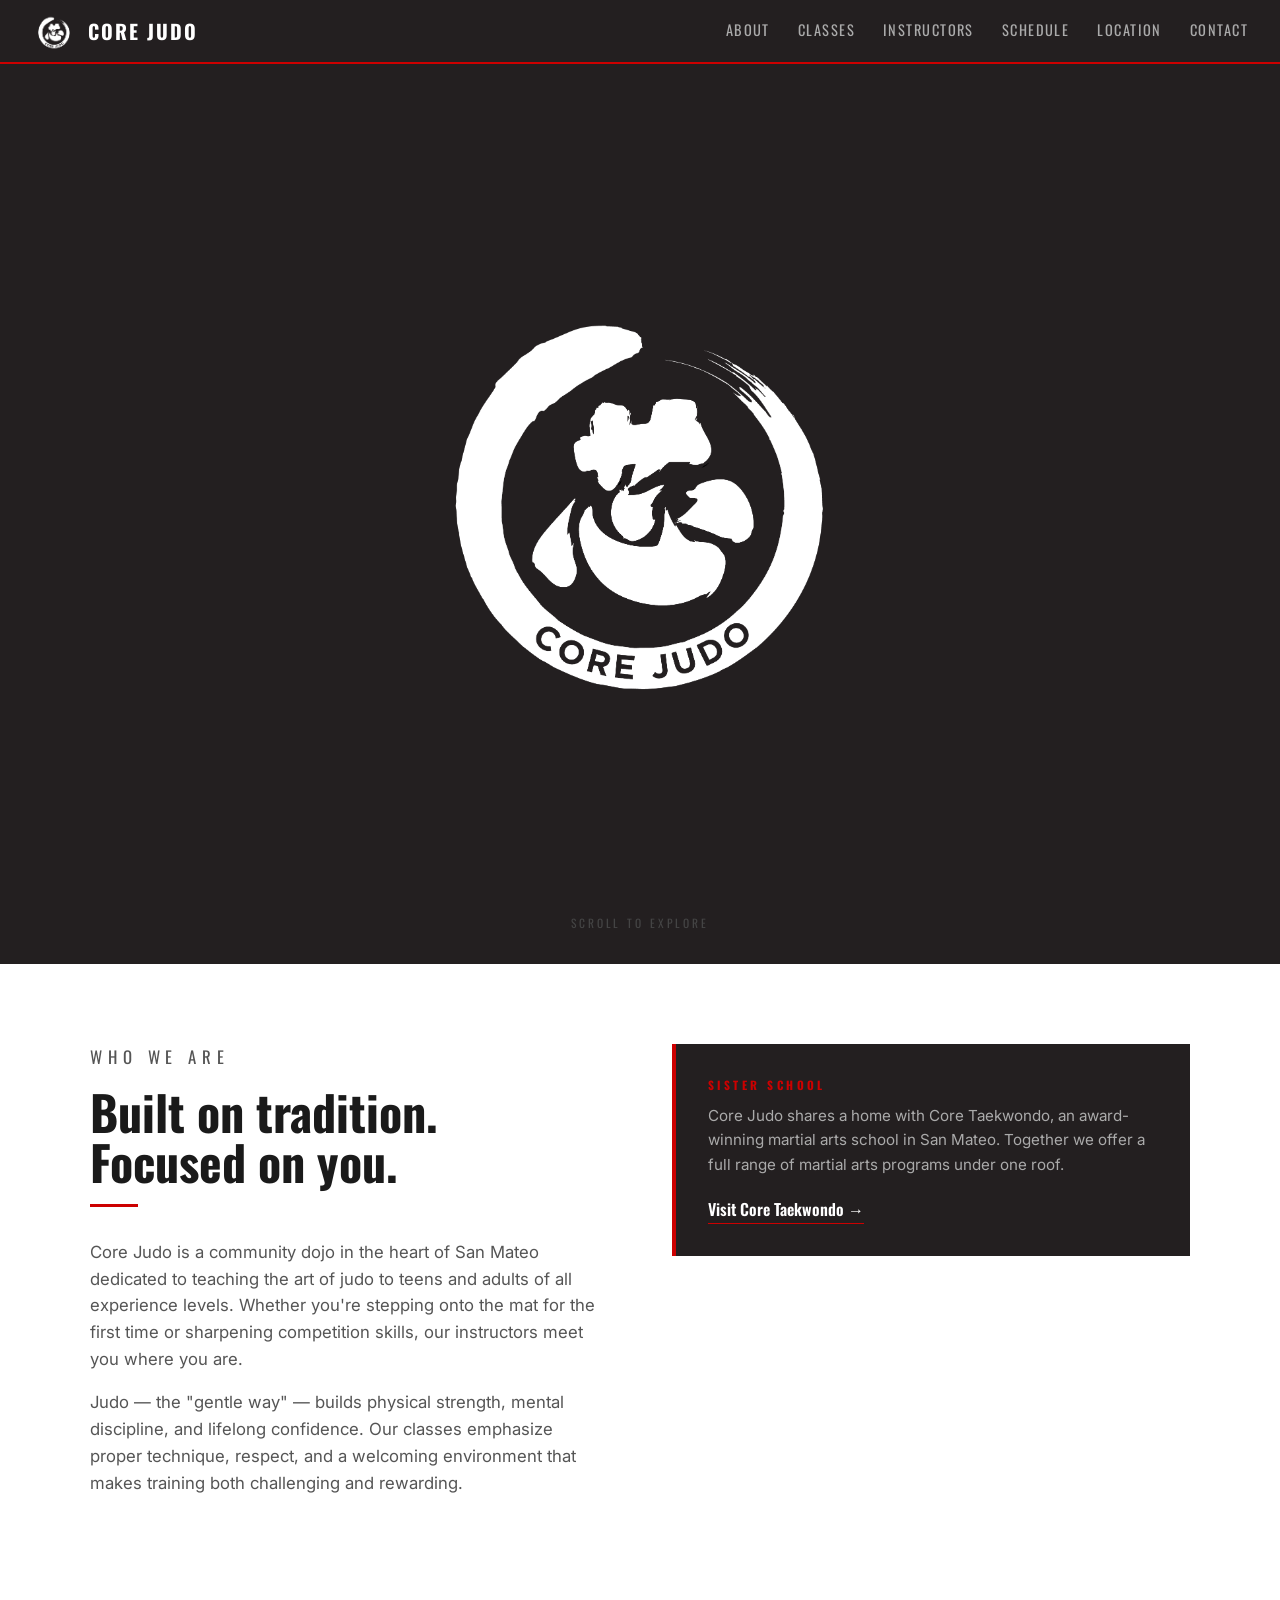
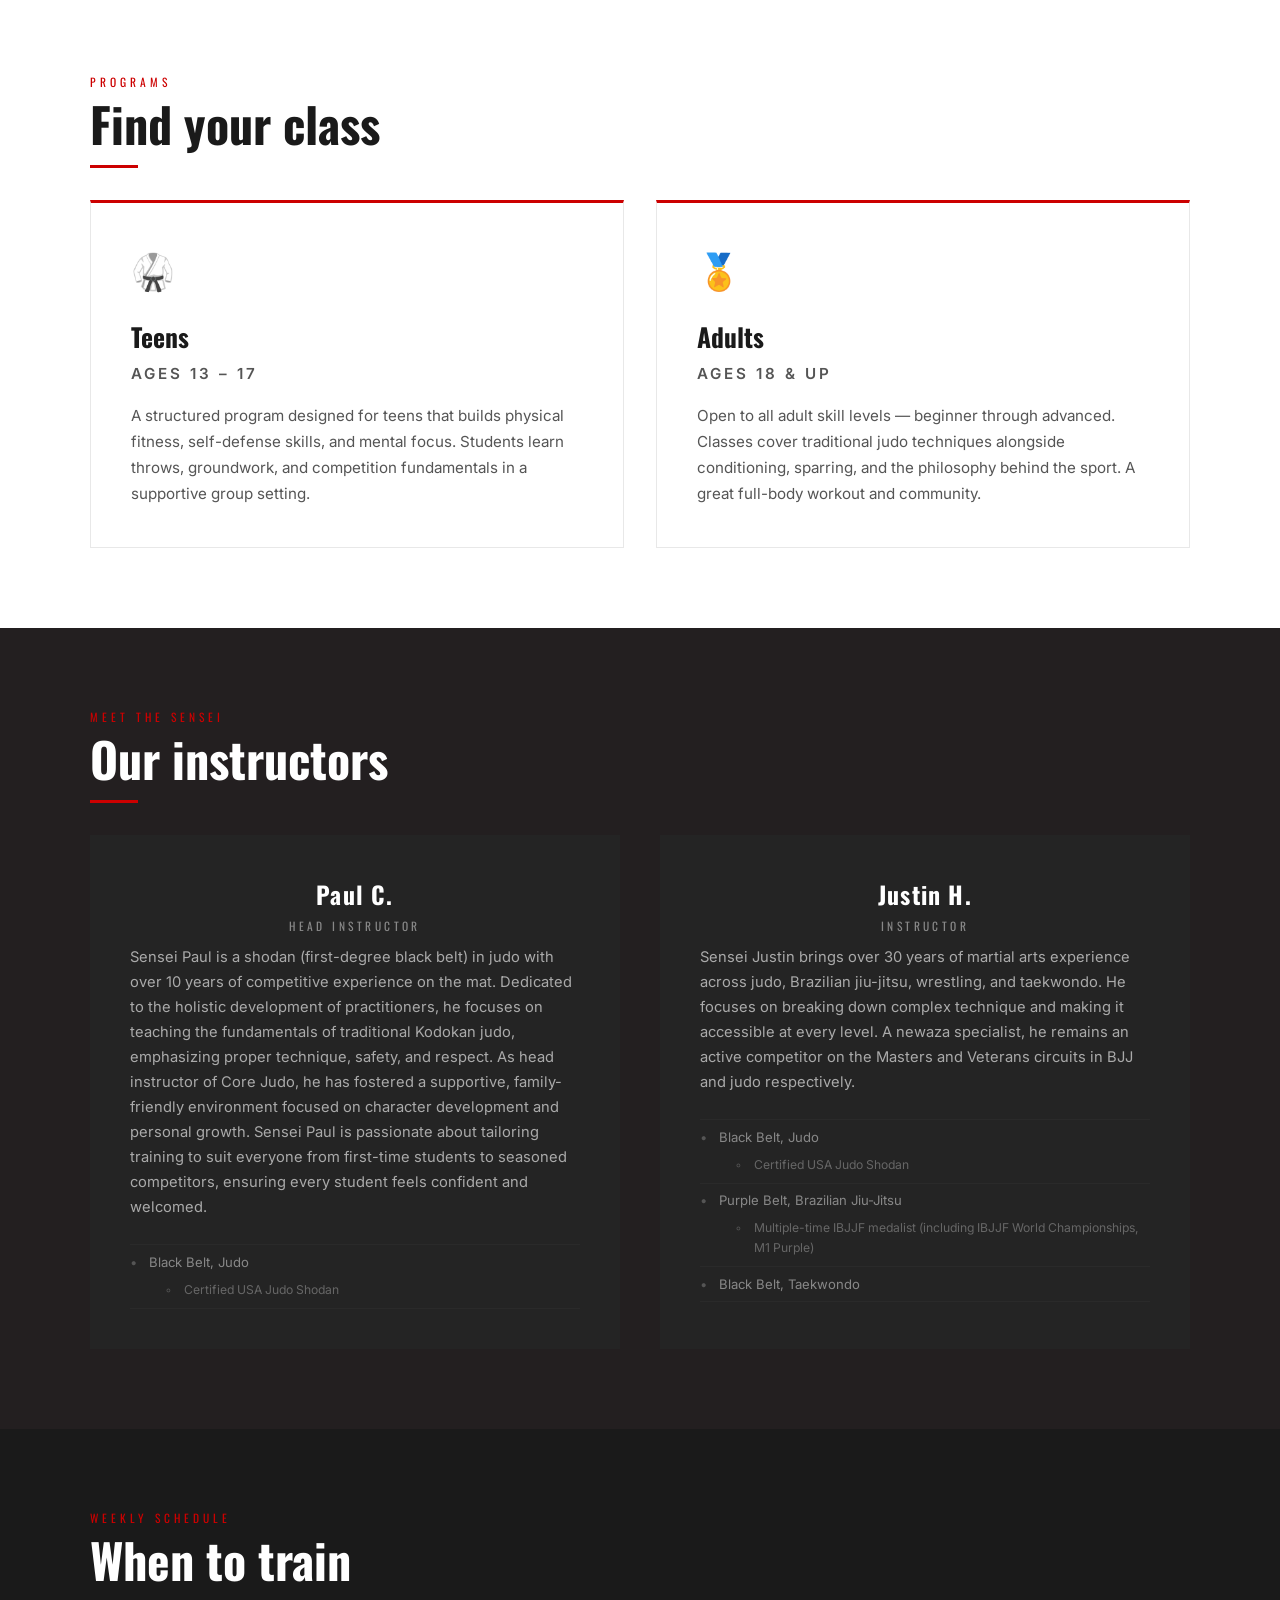
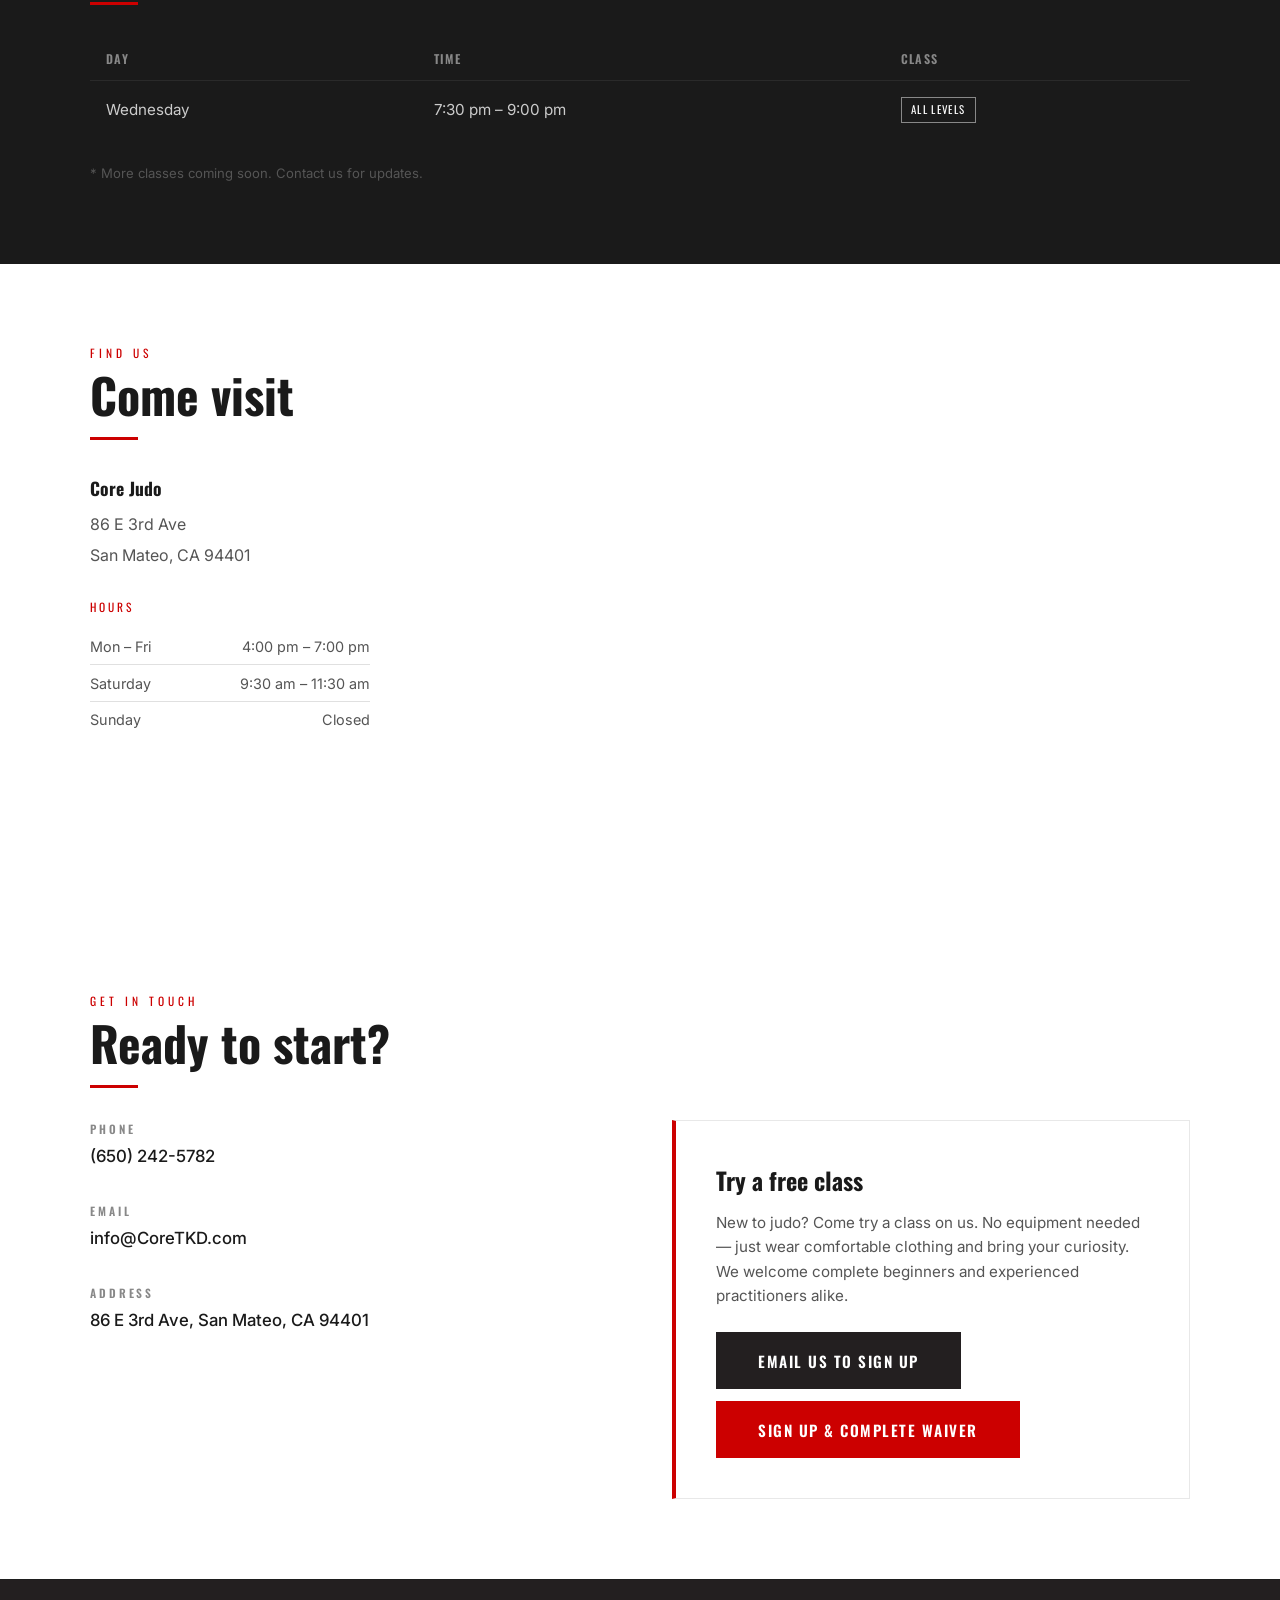
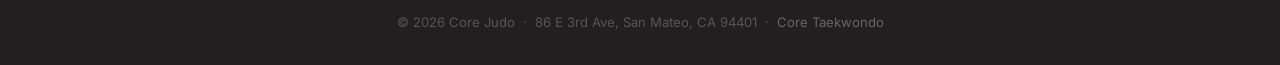
==== commit 12946729: "edit instructor bios again" ====
--- a/index.html
+++ b/index.html
@@ -143,7 +143,7 @@
           </li>
           <li>Purple Belt, Brazilian Jiu-Jitsu
             <ul class="instructor-achievements--sub">
-              <li>Multiple-time IBJJF medalist (incl. IBJJF Worlds, M1 Purple)</li>
+              <li>Multiple-time IBJJF medalist (including IBJJF World Championships, M1 Purple)</li>
             </ul>
           </li>
           <li>Black Belt, Taekwondo</li>
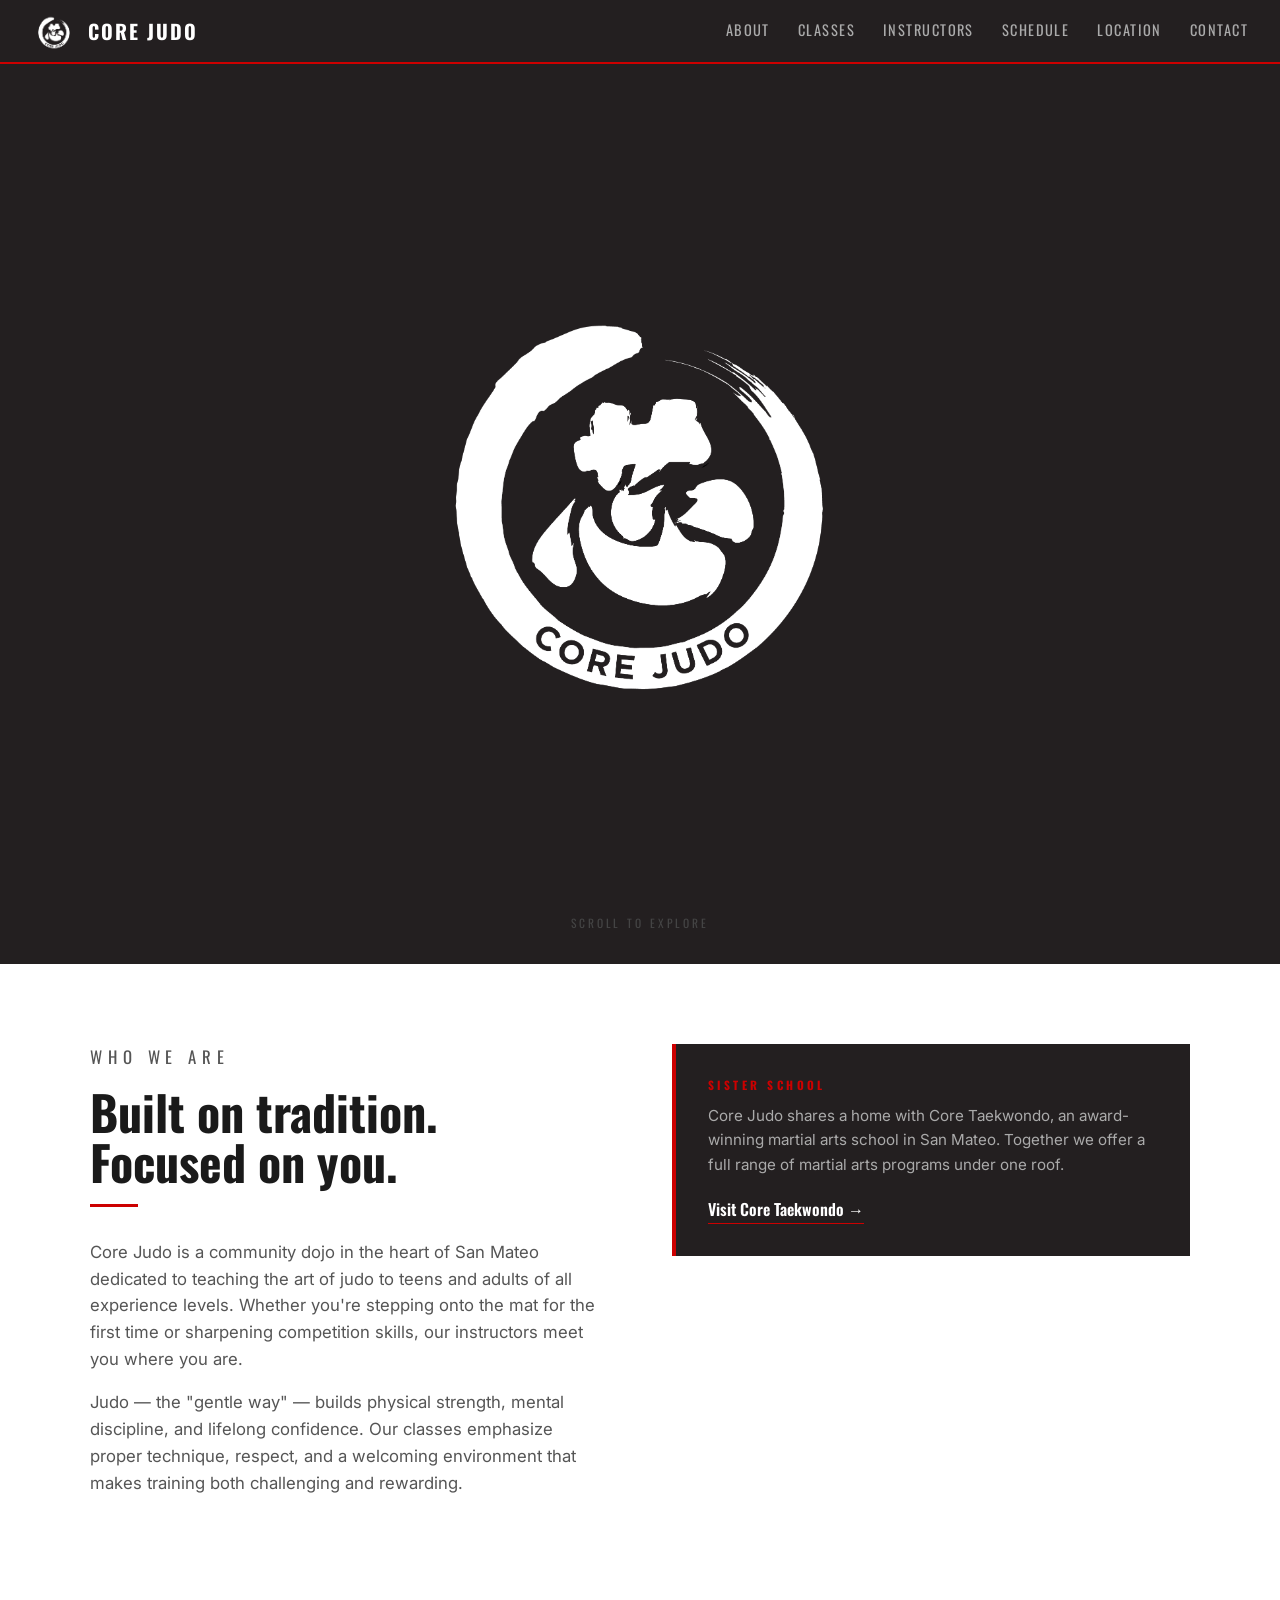
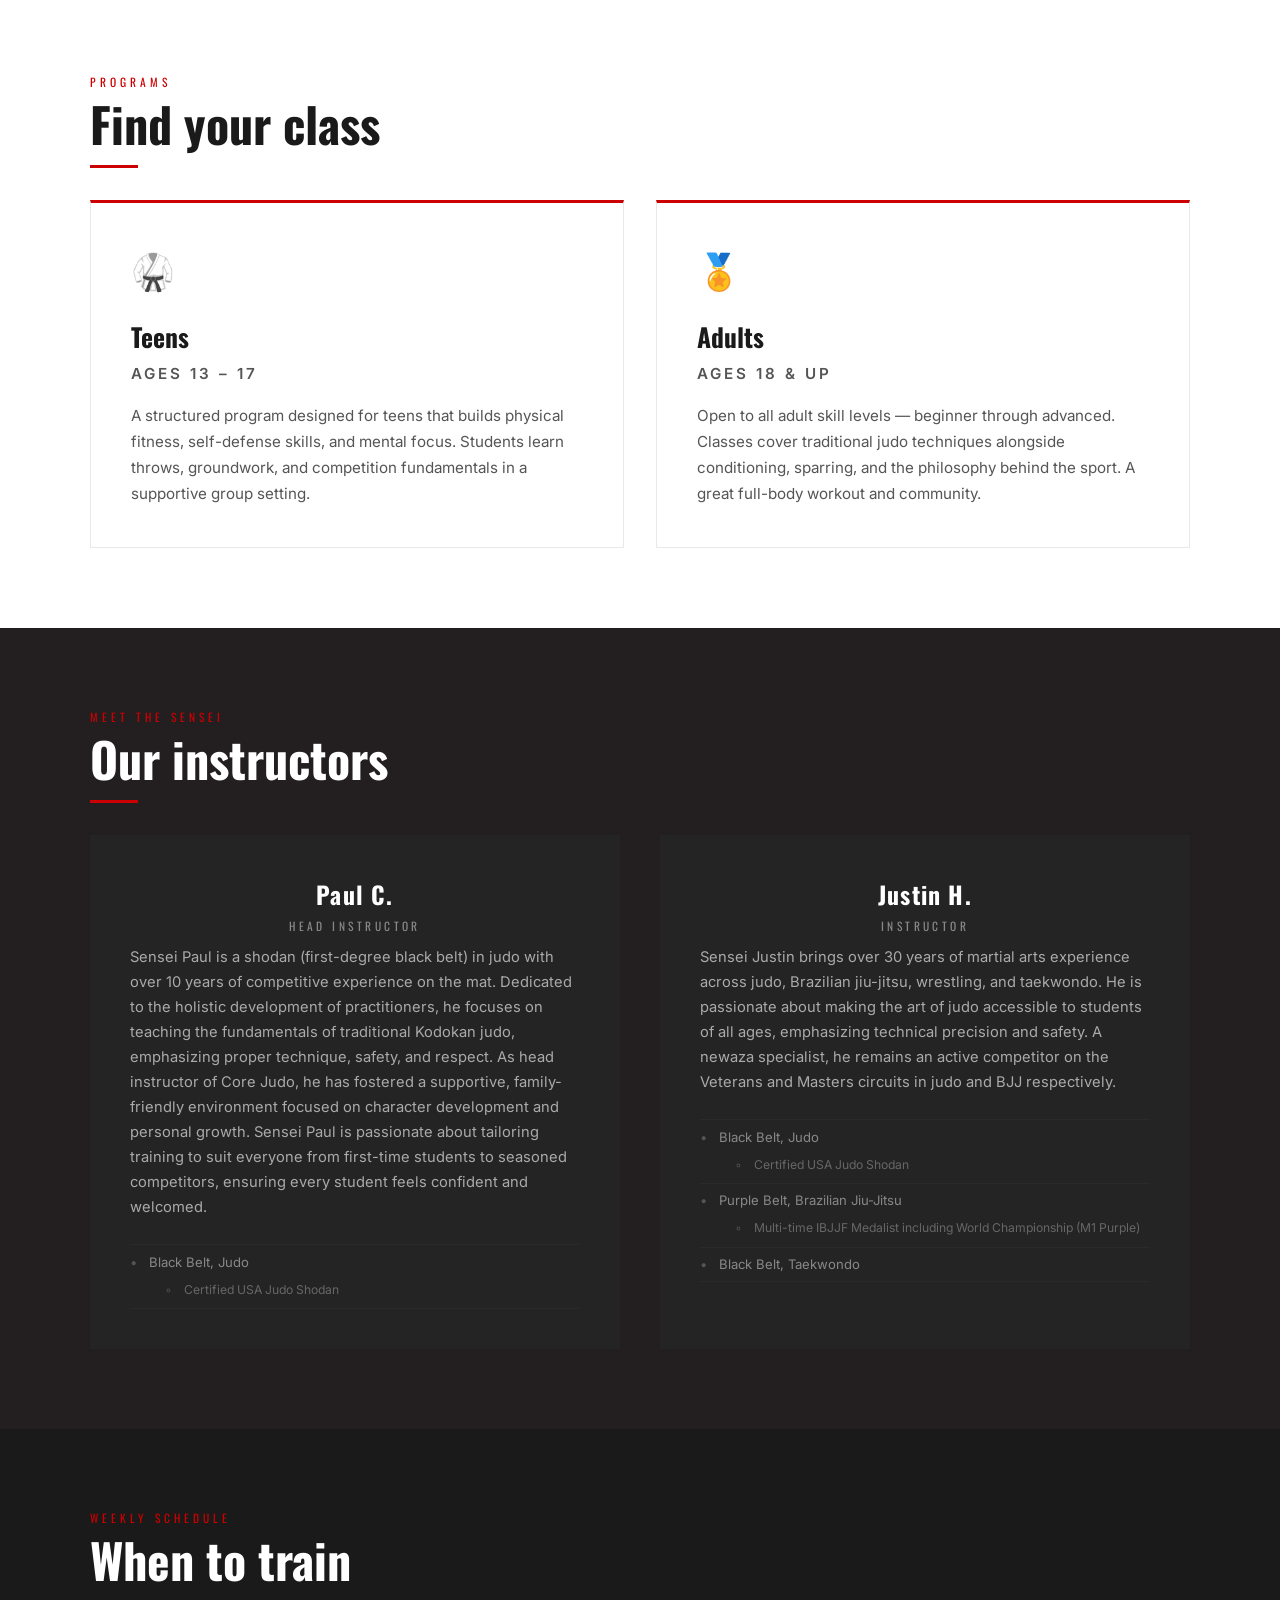
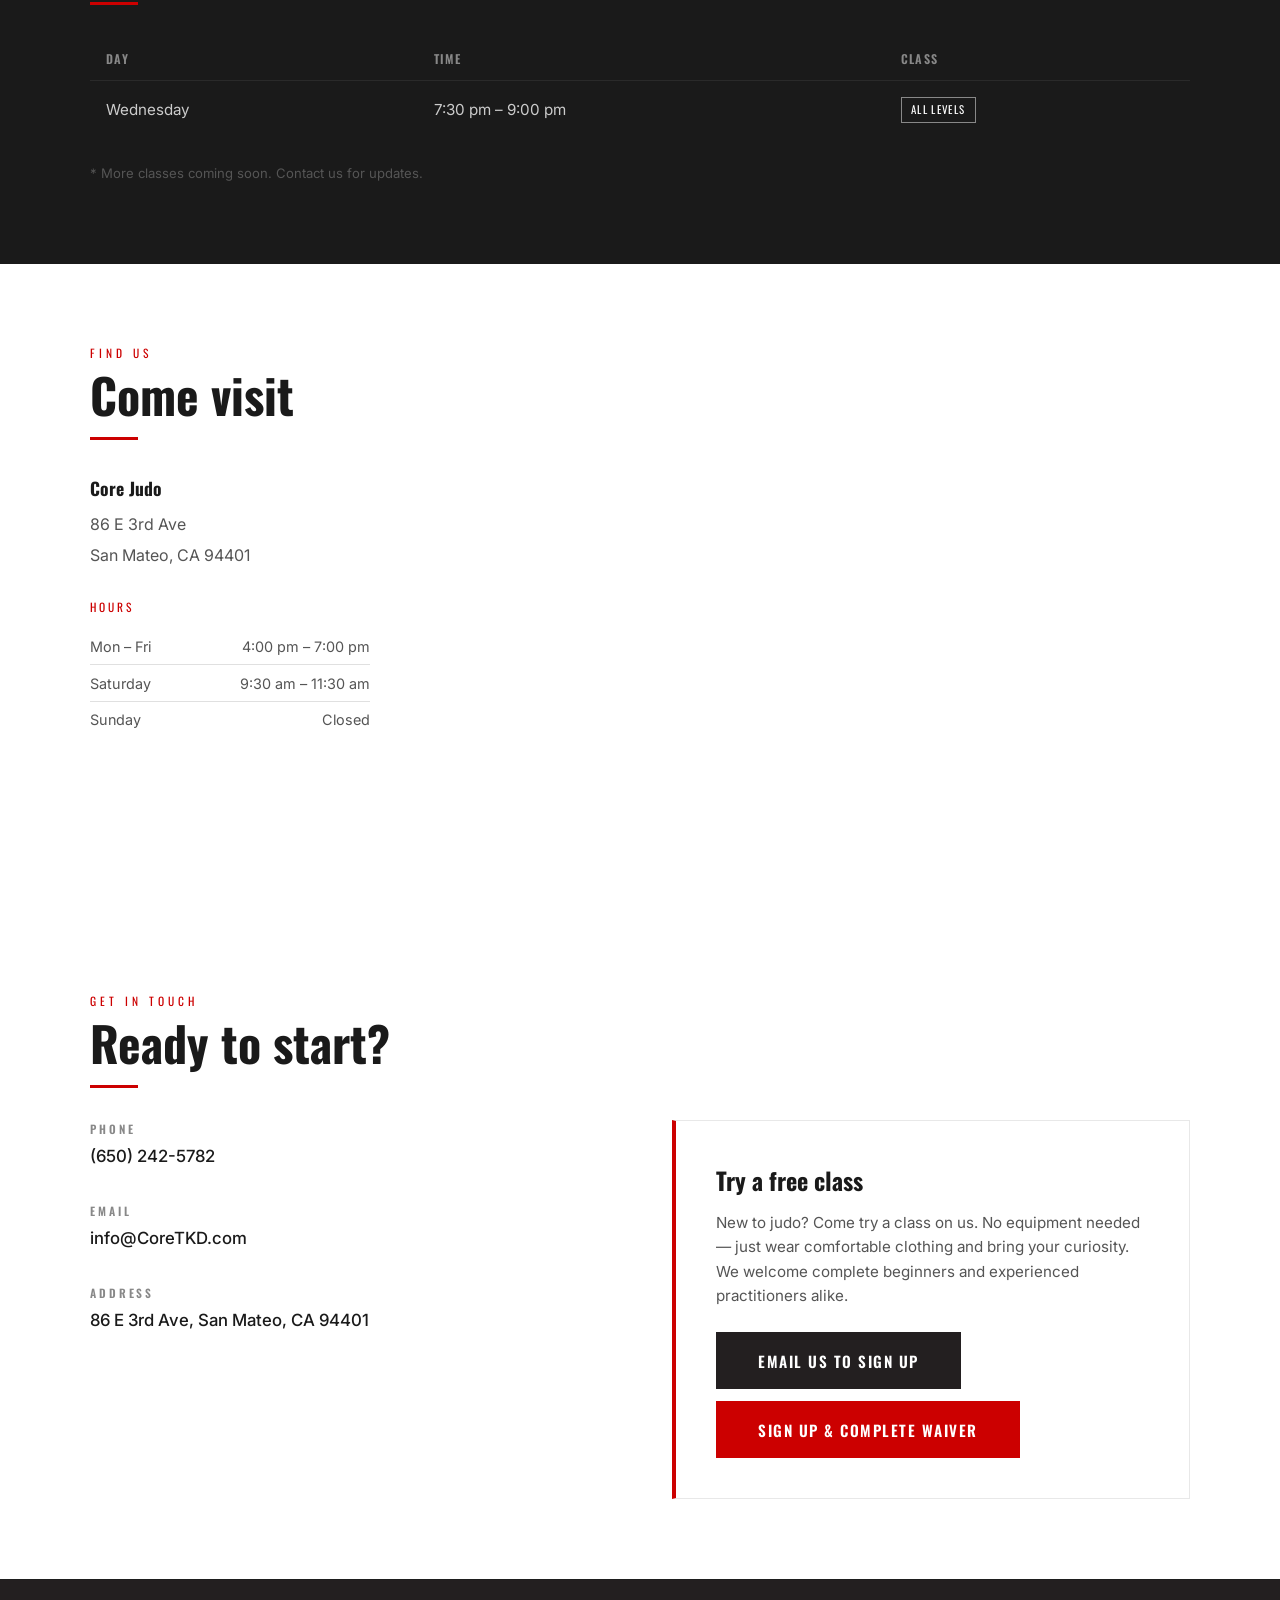
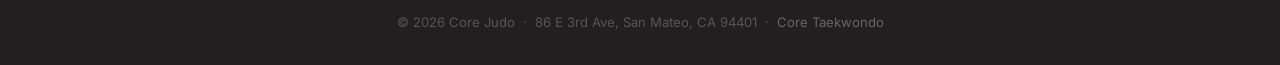
==== commit fbafac0b: "edit instructor bios again" ====
--- a/index.html
+++ b/index.html
@@ -133,7 +133,7 @@
         <p class="instructor-name">Justin H.</p>
         <p class="instructor-title">Instructor</p>
         <p class="instructor-bio">
-          Sensei Justin brings over 30 years of martial arts experience across judo, Brazilian jiu-jitsu, wrestling, and taekwondo. He focuses on breaking down complex technique and making it accessible at every level. A newaza specialist, he remains an active competitor on the Masters and Veterans circuits in BJJ and judo respectively.
+          Sensei Justin brings over 30 years of martial arts experience across judo, Brazilian jiu-jitsu, wrestling, and taekwondo. He is passionate about making the art of judo accessible to students of all ages, emphasizing technical precision and safety. A newaza specialist, he remains an active competitor on the Veterans and Masters circuits in judo and BJJ respectively.
         </p>
         <ul class="instructor-achievements">
           <li>Black Belt, Judo
@@ -143,7 +143,7 @@
           </li>
           <li>Purple Belt, Brazilian Jiu-Jitsu
             <ul class="instructor-achievements--sub">
-              <li>Multiple-time IBJJF medalist (including IBJJF World Championships, M1 Purple)</li>
+              <li>Multi-time IBJJF Medalist including World Championship (M1 Purple)</li>
             </ul>
           </li>
           <li>Black Belt, Taekwondo</li>
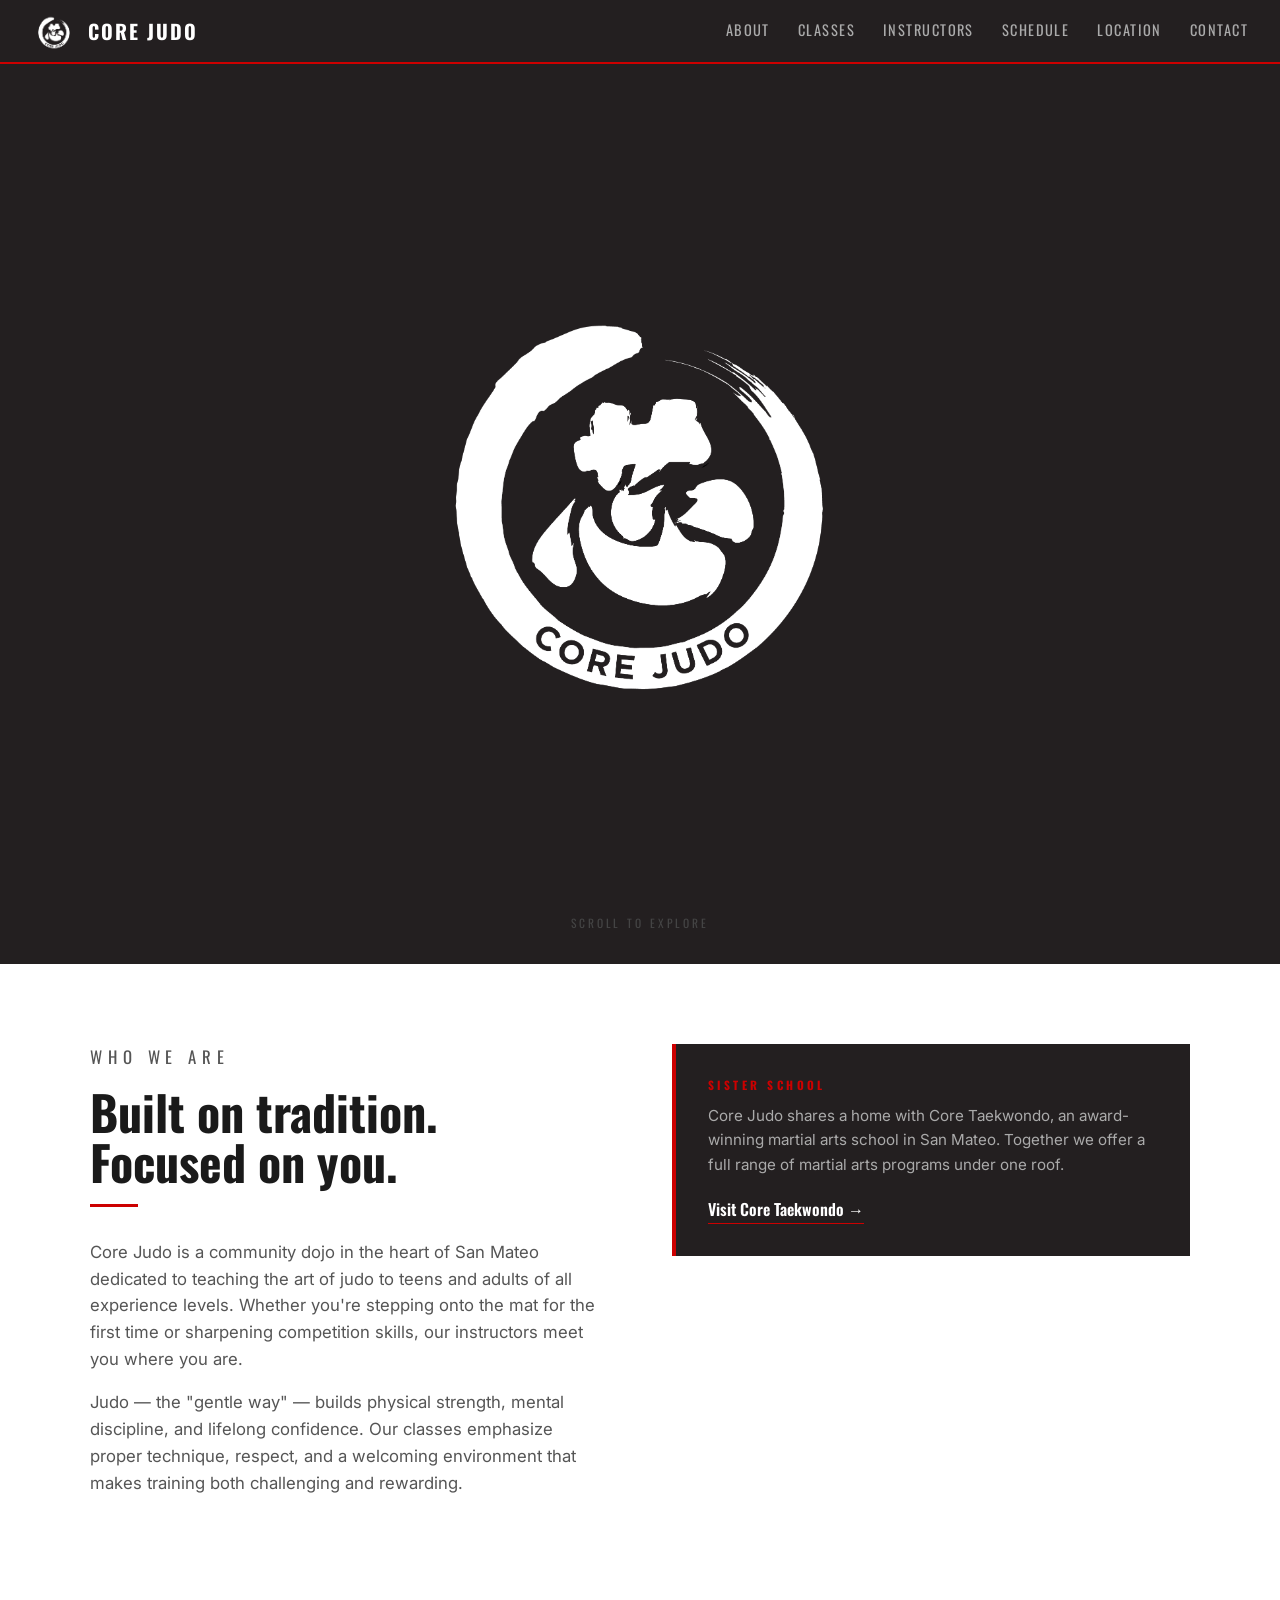
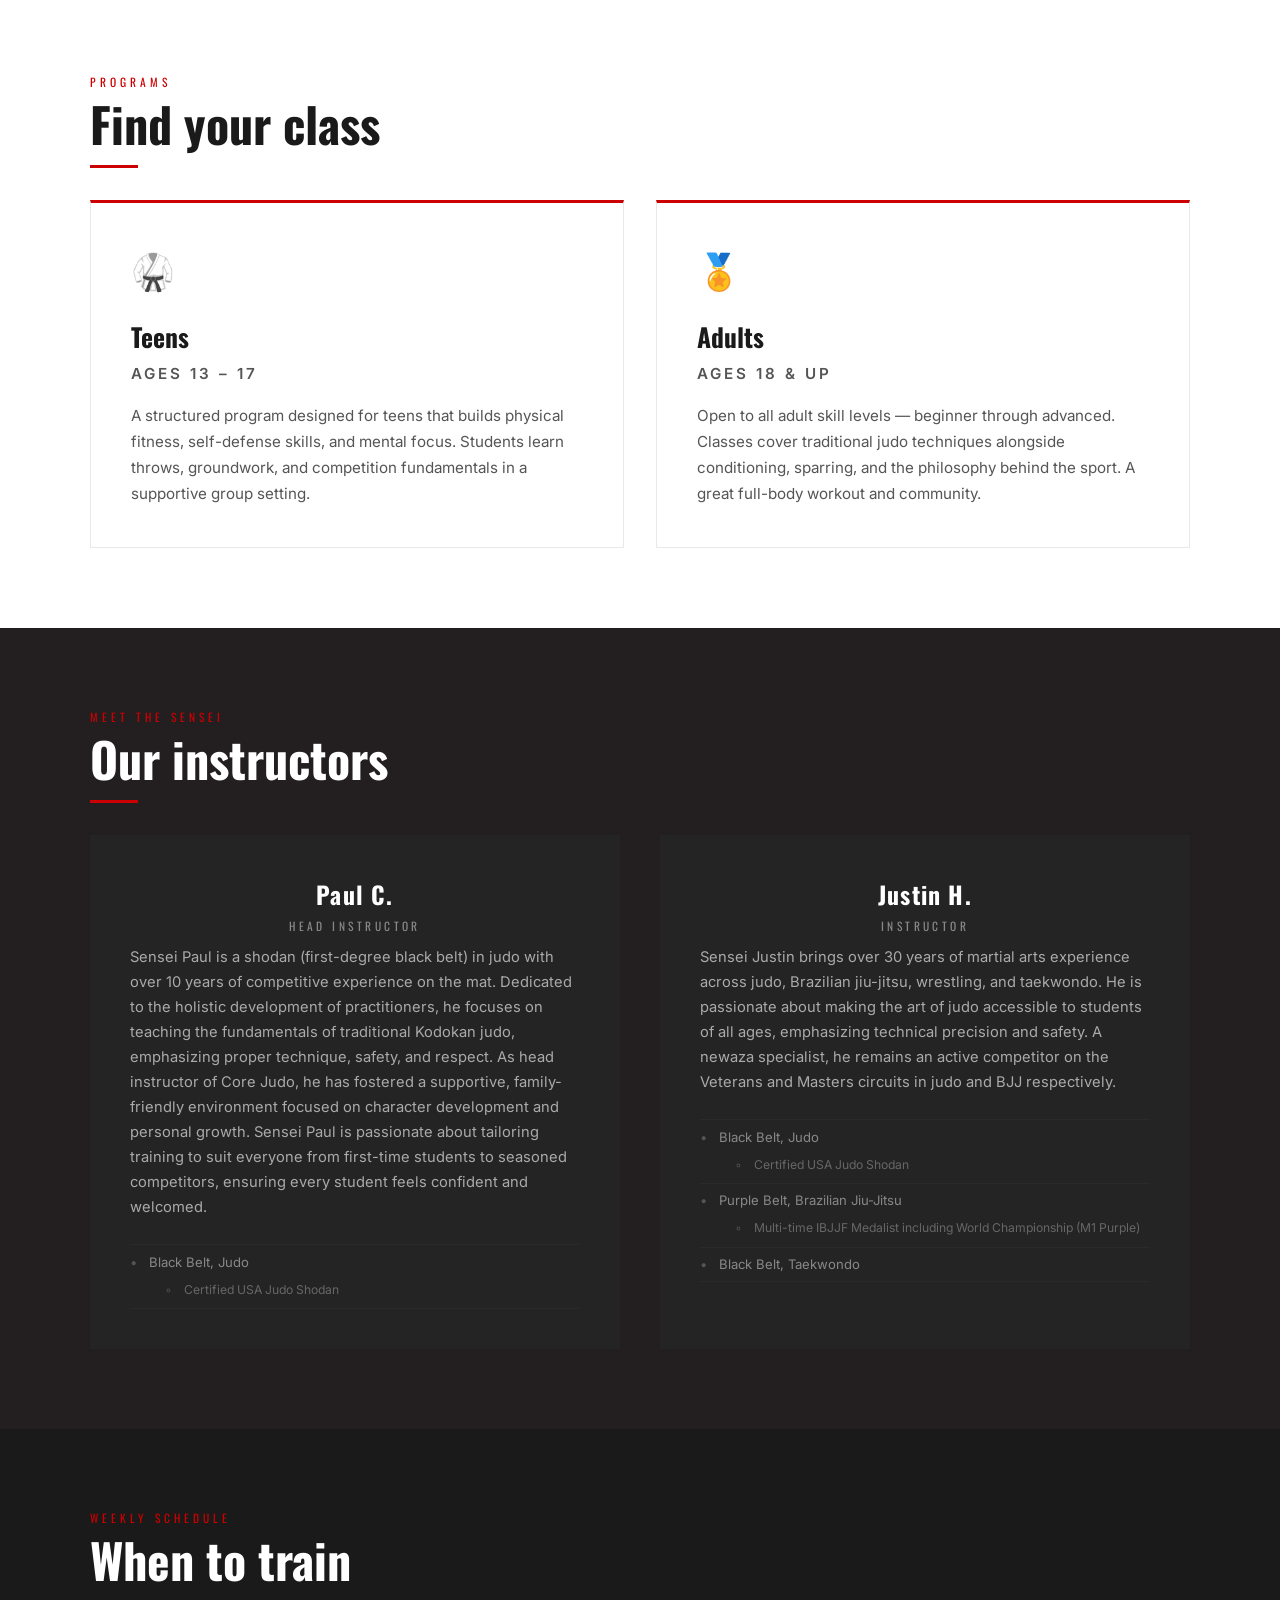
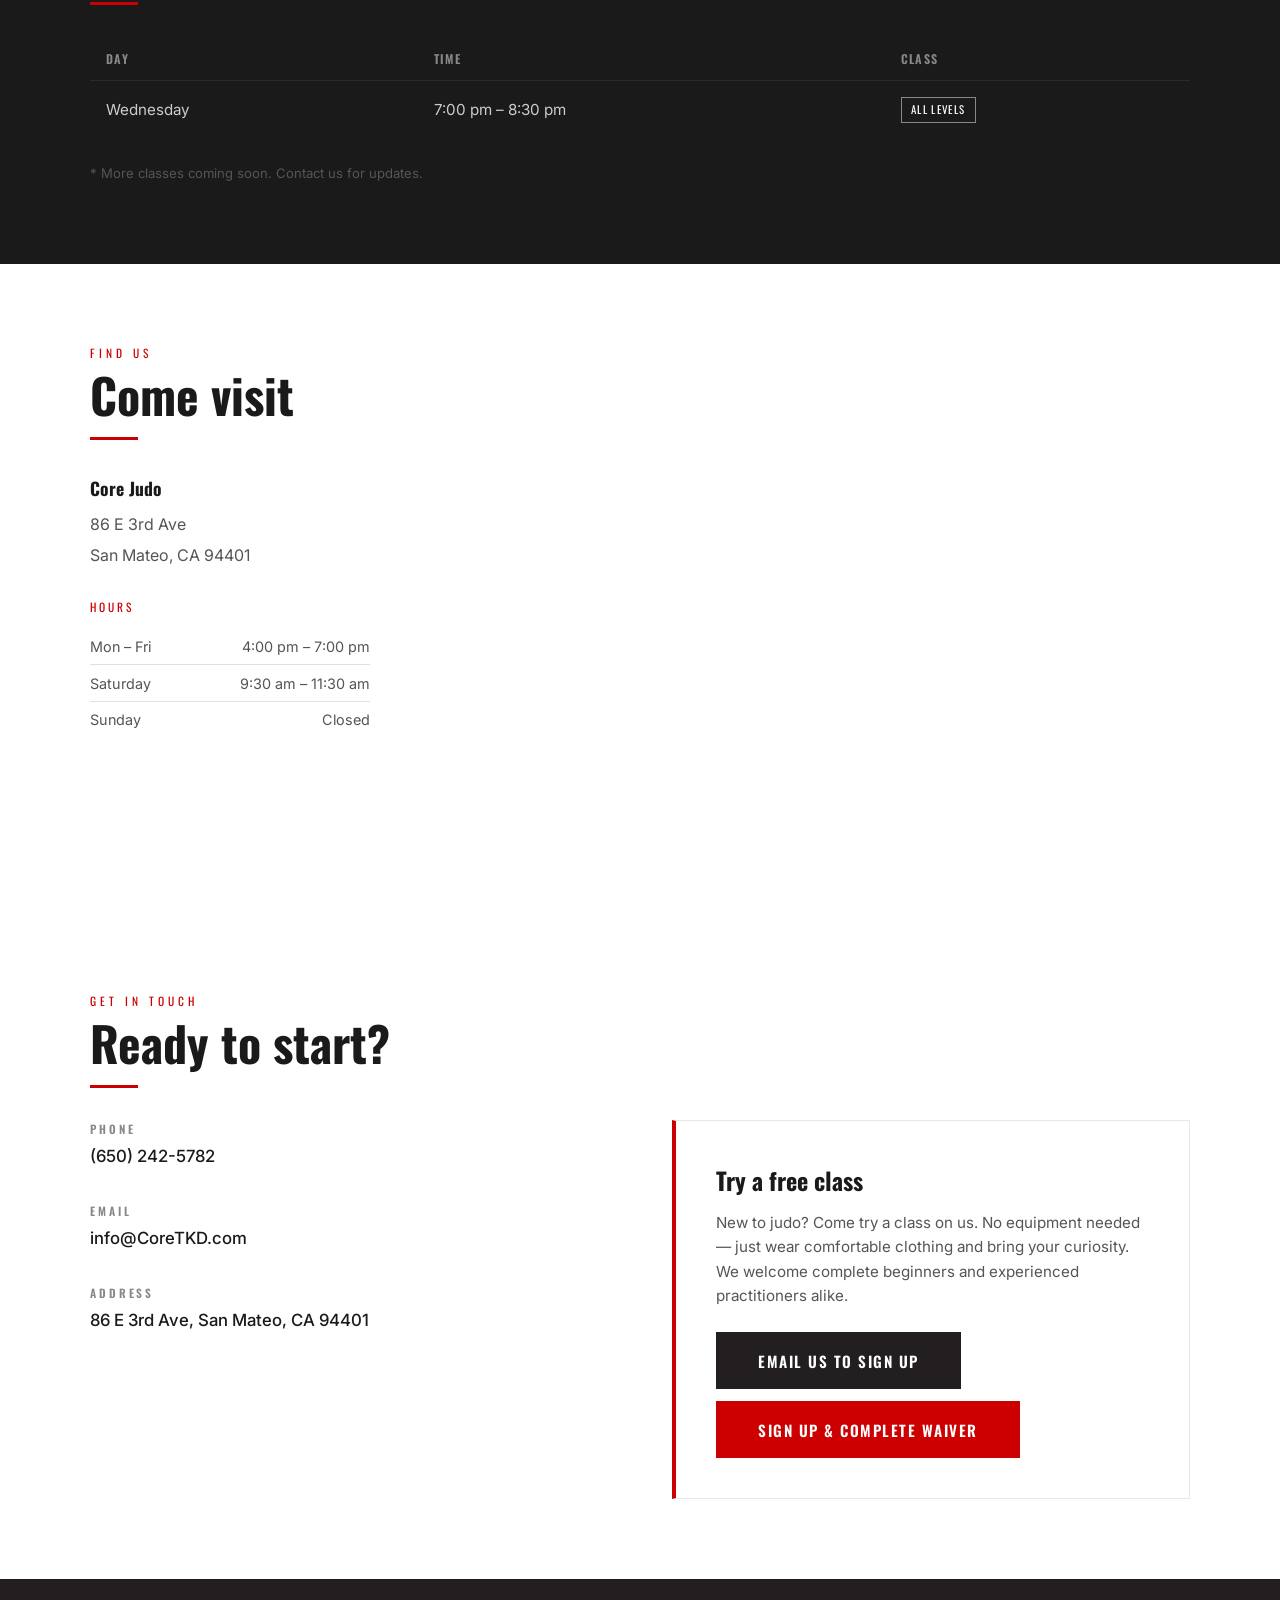
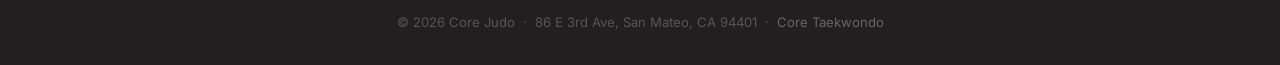
==== commit 616b243c: "update hours" ====
--- a/index.html
+++ b/index.html
@@ -172,7 +172,7 @@
       <tbody>
         <tr>
           <td>Wednesday</td>
-          <td>7:30 pm – 9:00 pm</td>
+          <td>7:00 pm – 8:30 pm</td>
           <td><span class="tag tag-all">All Levels</span></td>
         </tr>
       </tbody>
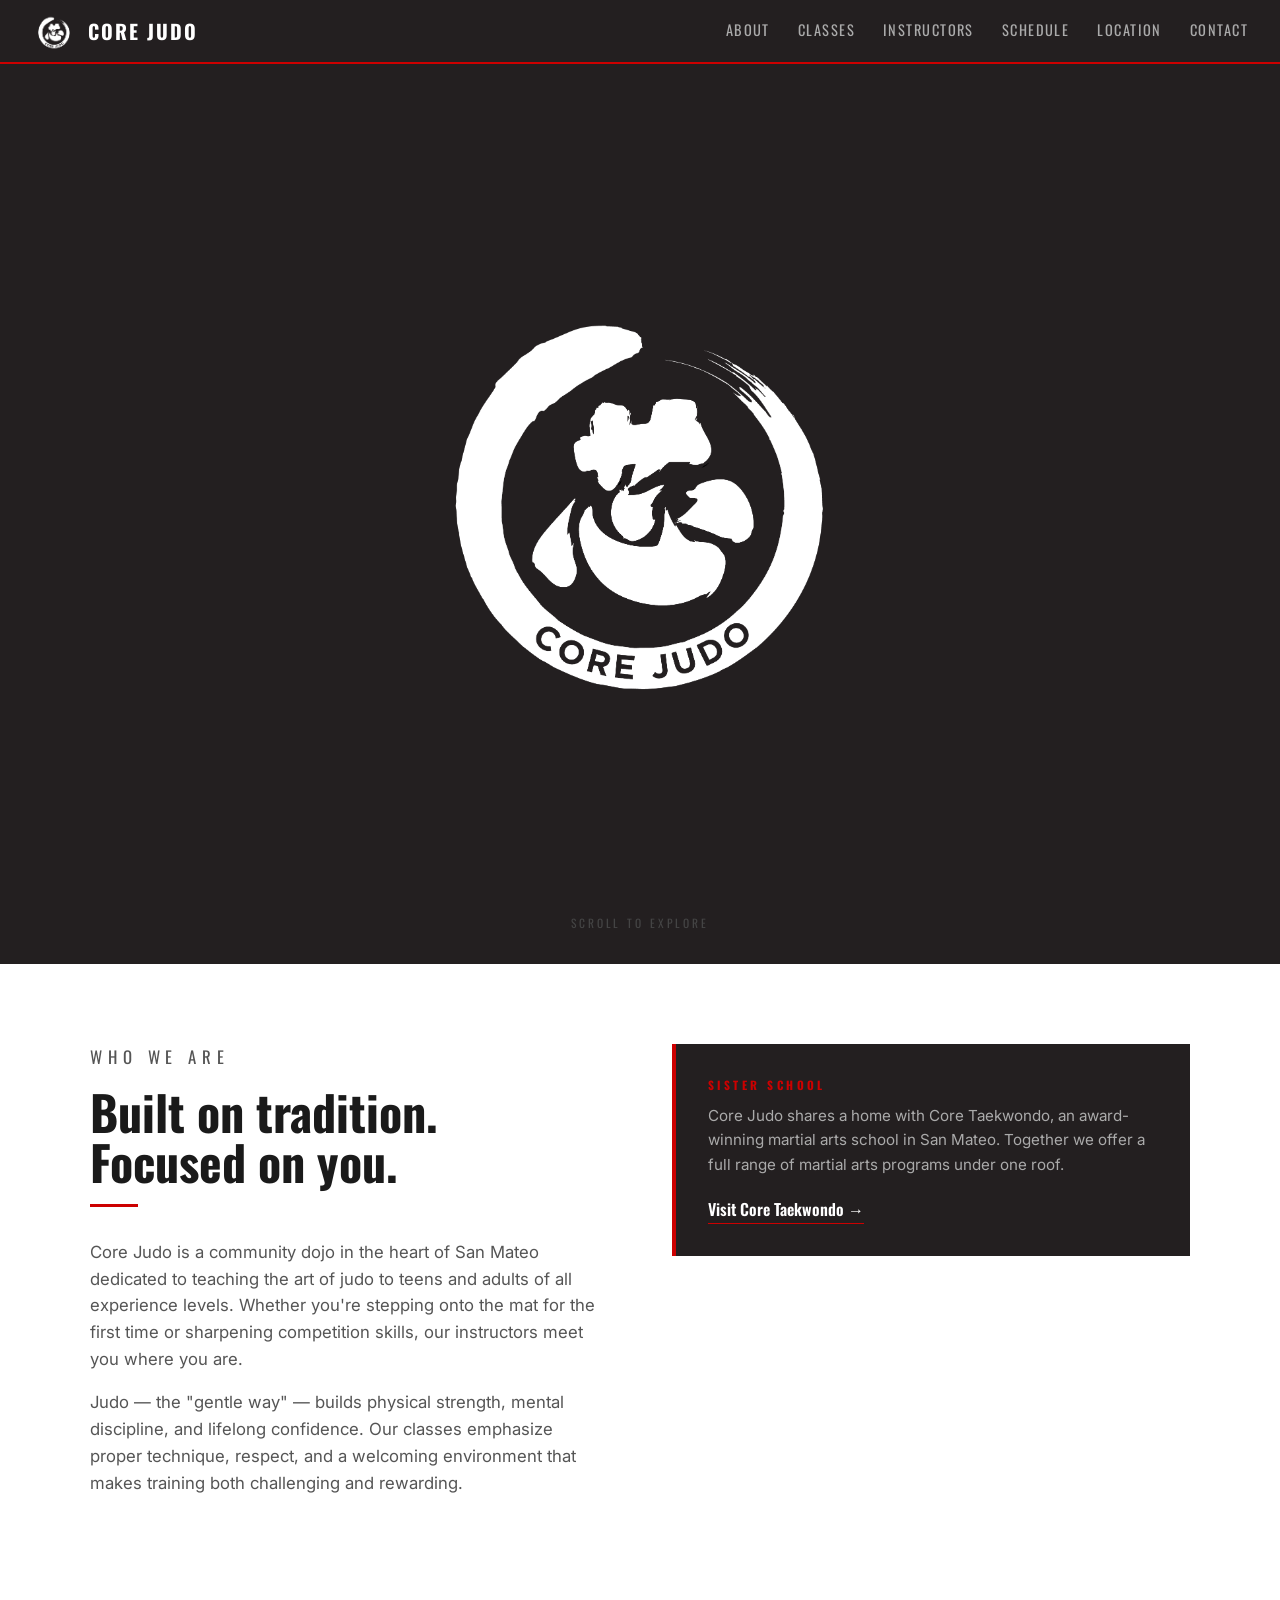
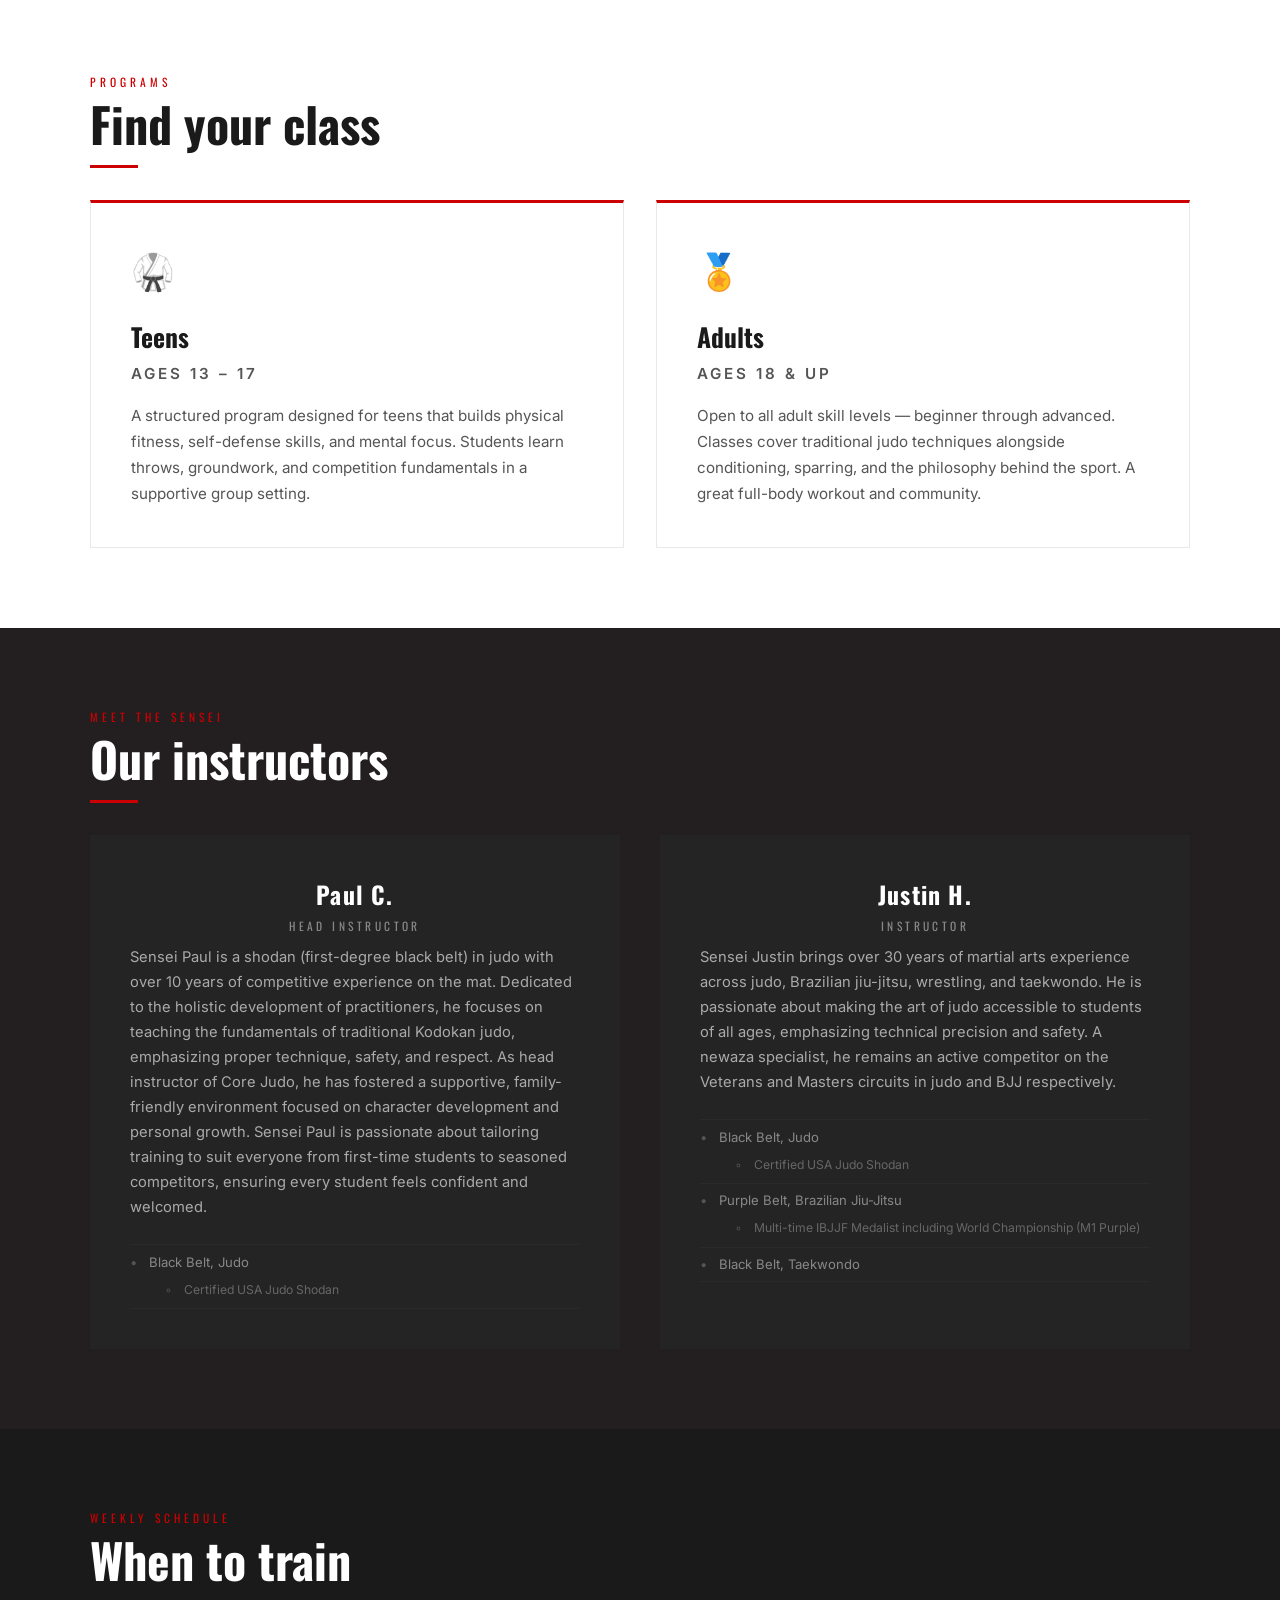
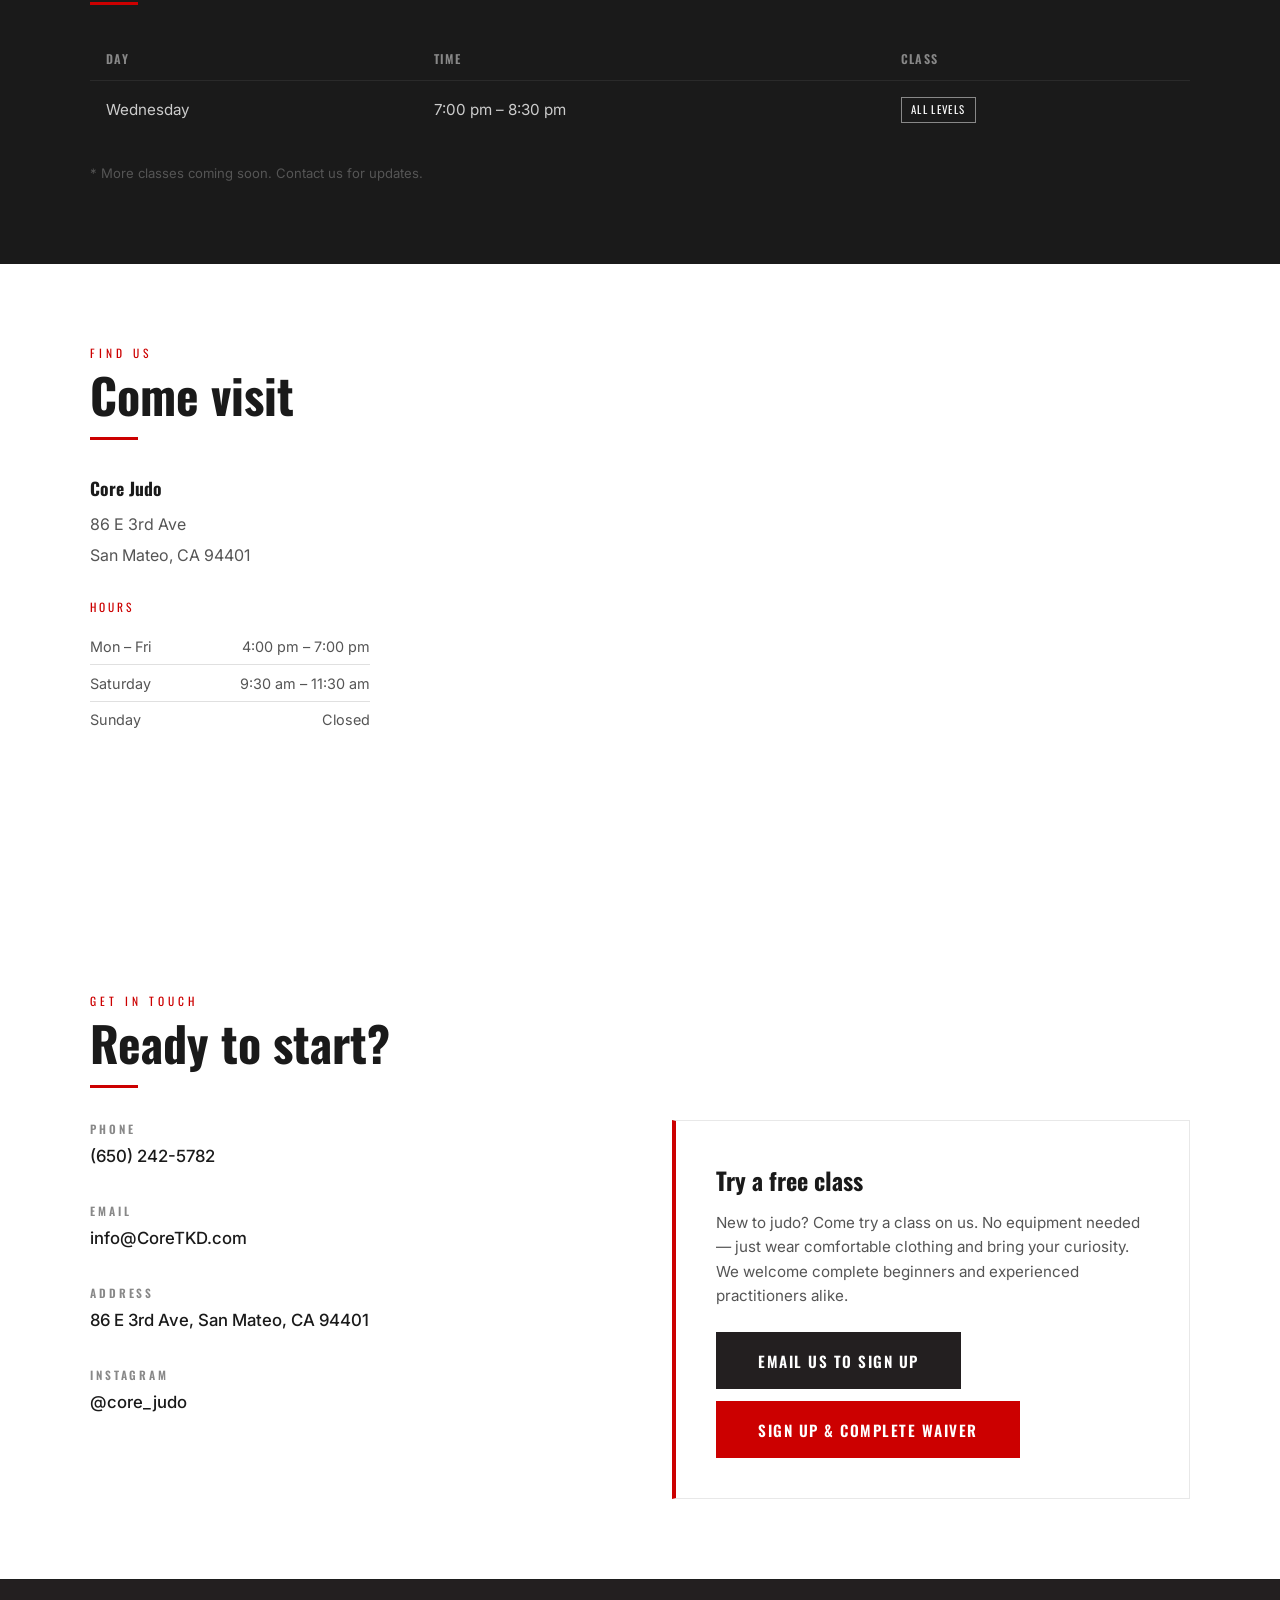
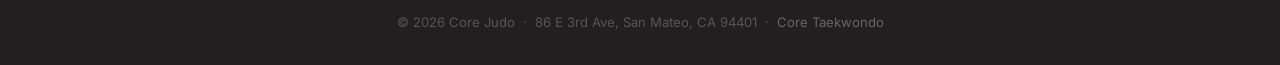
==== commit 0698b9ae: "update waiver link" ====
--- a/index.html
+++ b/index.html
@@ -234,6 +234,10 @@
           <span>Address</span>
           <p>86 E 3rd Ave, San Mateo, CA 94401</p>
         </div>
+        <div class="contact-info-item">
+          <span>Instagram</span>
+          <a href="https://www.instagram.com/core_judo" target="_blank" rel="noopener">@core_judo</a>
+        </div>
       </div>
 
       <div class="contact-cta">
@@ -242,7 +246,7 @@
           New to judo? Come try a class on us. No equipment needed — just wear comfortable clothing and bring your curiosity. We welcome complete beginners and experienced practitioners alike.
         </p>
         <a href="mailto:info@CoreTKD.com" class="btn-dark">Email Us to Sign Up</a>
-        <a href="https://coretaekwondo.gymdesk.com/signup/" class="btn-primary" target="_blank" rel="noopener" style="margin-top:0.75rem;">Sign Up &amp; Complete Waiver</a>
+        <a href="https://coretaekwondo.gymdesk.com/signup/v/lK98e" class="btn-primary" target="_blank" rel="noopener" style="margin-top:0.75rem;">Sign Up &amp; Complete Waiver</a>
       </div>
     </div>
   </div>
